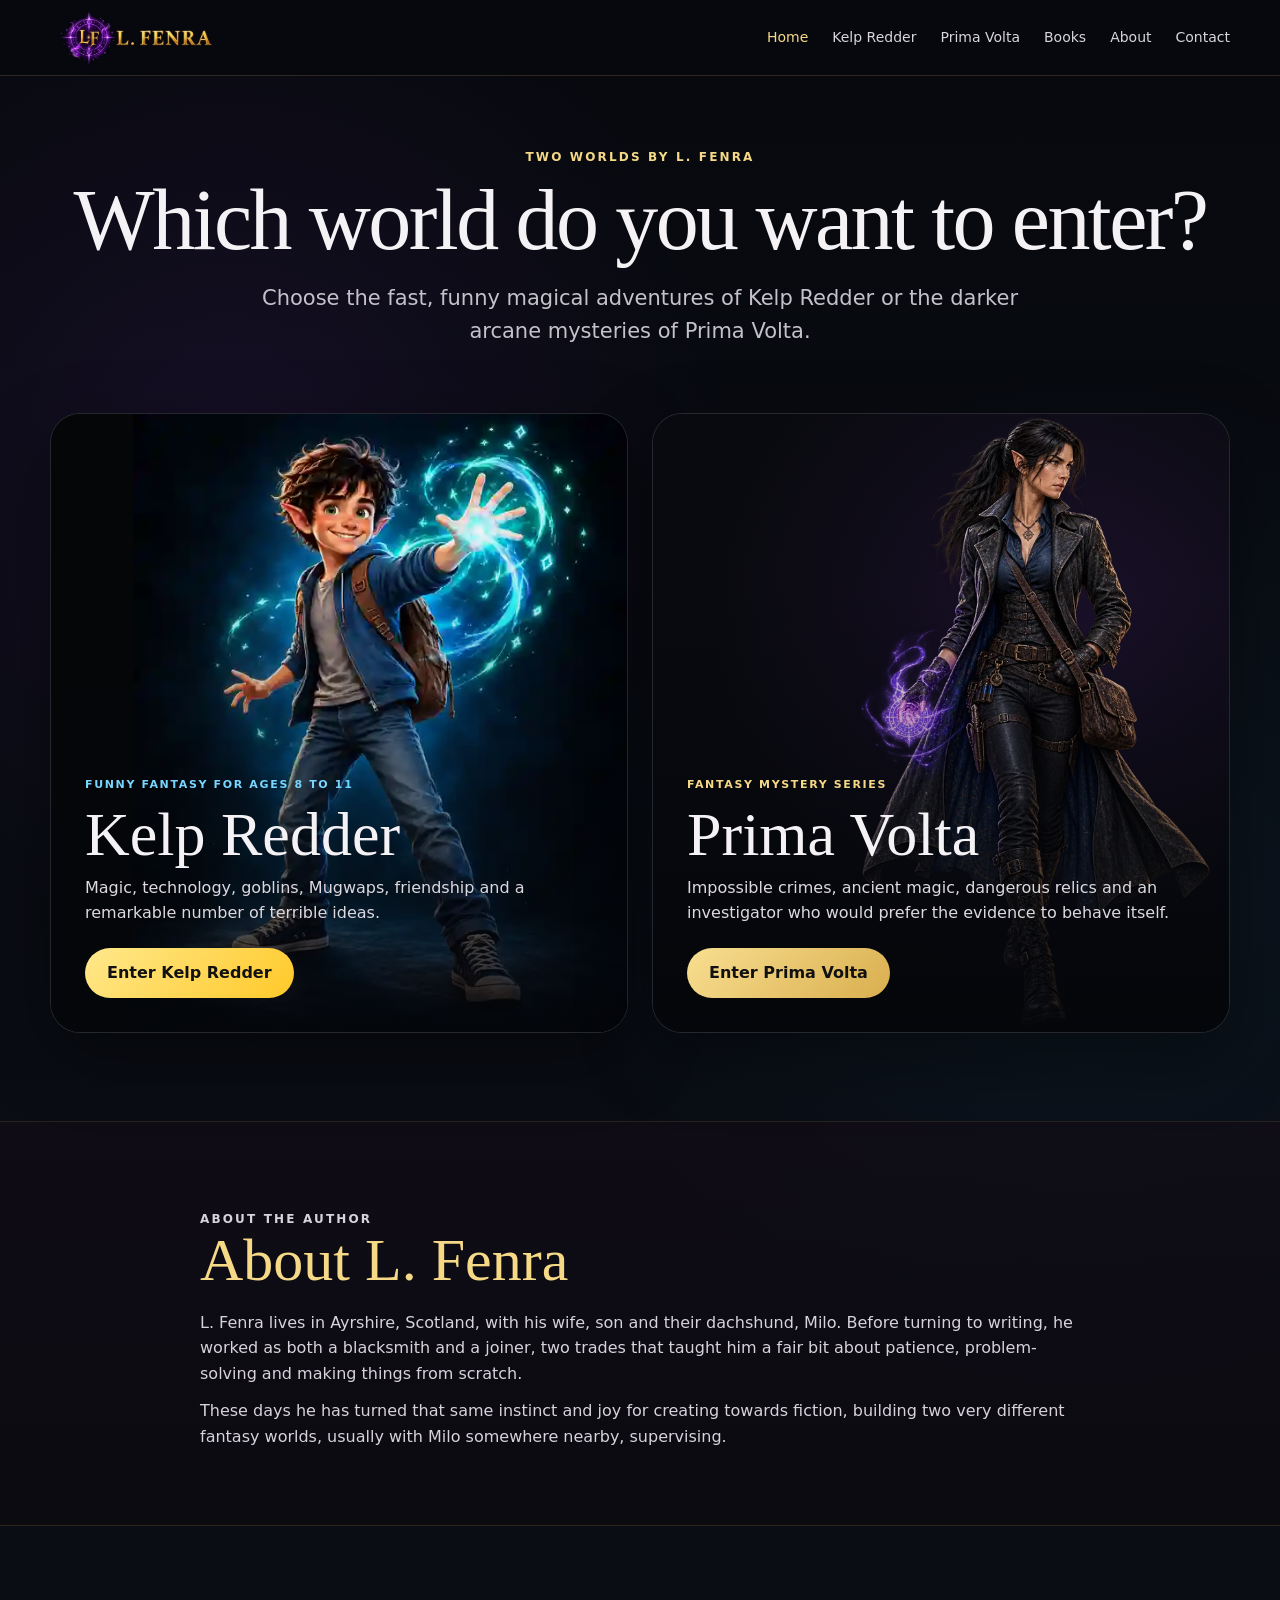
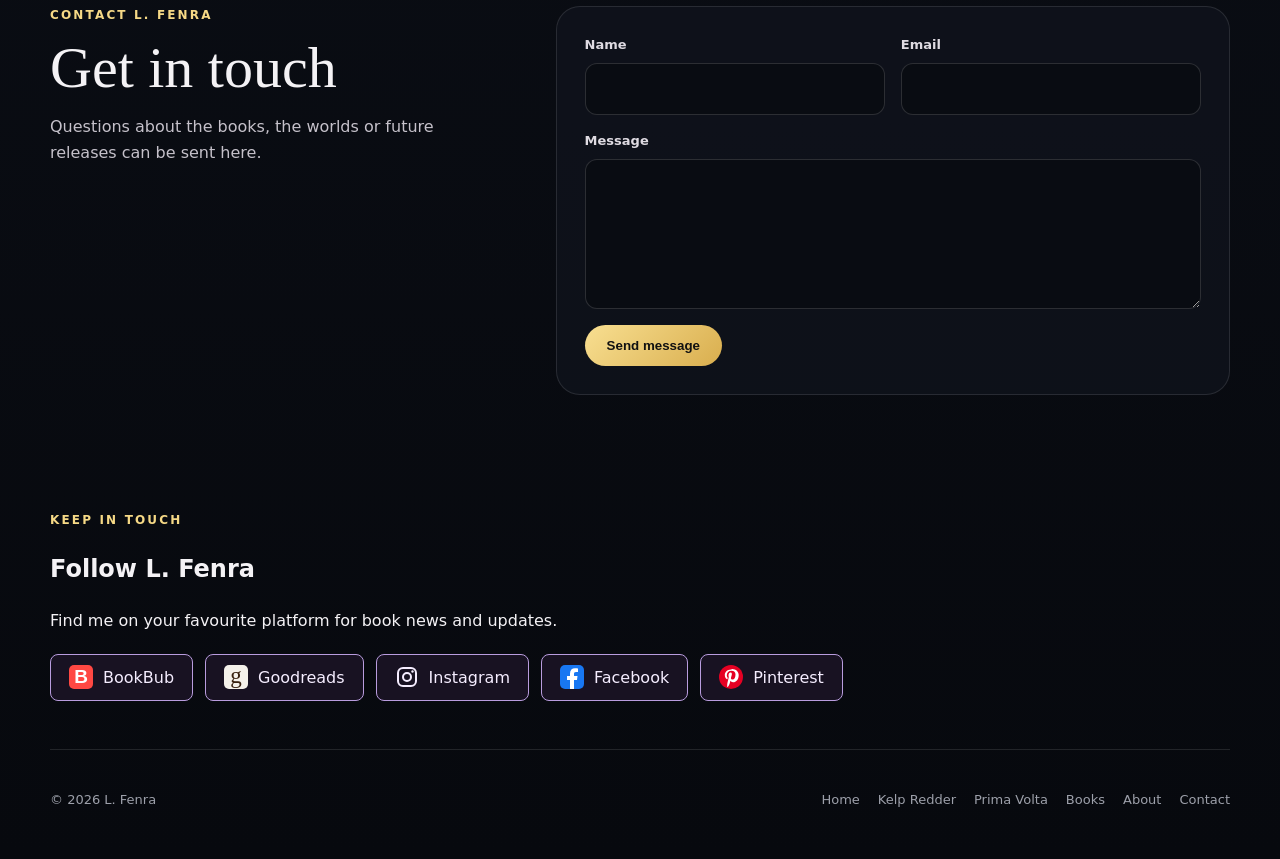
==== index.html @ 412e4952 "Add files via upload" ====
<!doctype html>
<html lang="en-GB">
<head>
<meta charset="utf-8">
<meta name="viewport" content="width=device-width, initial-scale=1">
<title>L. Fenra | Fantasy Author</title>
<meta name="description" content="The official website of L. Fenra, author of the Kelp Redder adventures and the Prima Volta fantasy mystery series.">
<meta name="theme-color" content="#07090e">
<link rel="stylesheet" href="site.css">
<link rel="icon" type="image/png" sizes="32x32" href="favicon.png">
<link rel="icon" type="image/x-icon" href="favicon.ico">
<link rel="shortcut icon" href="favicon.ico">
<link rel="apple-touch-icon" href="apple-touch-icon.png">
<meta name="p:domain_verify" content="3256aa5925d2396a55862b41ae127dfe"/>
<style>
.author-social { padding-top: 36px; padding-bottom: 48px; }
.author-social-links { display: flex; flex-wrap: wrap; gap: 12px; margin-top: 20px; }
.social-icon { flex: 0 0 24px; display: block; }
.author-social-links a { gap: 10px; display: inline-flex; align-items: center; justify-content: center; min-height: 44px; padding: 10px 18px; border: 1px solid #b99cde; border-radius: 8px; background: #181222; color: #f5edff; text-decoration: none; }
.author-social-links a:hover { background: #322241; }
.author-social-links a:focus-visible { outline: 3px solid #e6c676; outline-offset: 4px; }
</style>
</head>
<body class="home-page">
<header class="site-header" data-mobile-menu>
  <a class="brand" href="index.html" aria-label="L. Fenra home"><img class="brand-logo" src="site-logo.webp" alt="L. Fenra"></a>
  <button class="menu-toggle" type="button" aria-label="Open menu" aria-expanded="false"><span></span><span></span><span></span></button>
  <nav class="site-nav" aria-label="Main navigation"><a class="current" href="index.html">Home</a><a href="kelp-redder.html">Kelp Redder</a><a href="prima-volta.html">Prima Volta</a><a href="#series">Books</a><a href="#about">About</a><a href="#contact">Contact</a></nav>
</header>
<main>
  <section class="page-shell home-hero">
    <p class="eyebrow">TWO WORLDS BY L. FENRA</p>
    <h1 class="display-title">Which world do you want to enter?</h1>
    <p class="intro">Choose the fast, funny magical adventures of Kelp Redder or the darker arcane mysteries of Prima Volta.</p>
  </section>

  <section class="page-shell worlds" id="series" aria-label="Choose a series">
    <a class="world-card world-kelp" href="kelp-redder.html">
      <img class="world-art" src="landing-kelp-magic-v4.webp" alt="Kelp Redder casting blue-green magic">
      <div class="world-copy"><span class="world-label">FUNNY FANTASY FOR AGES 8 TO 11</span><h2>Kelp Redder</h2><p>Magic, technology, goblins, Mugwaps, friendship and a remarkable number of terrible ideas.</p><span class="enter">Enter Kelp Redder</span></div>
    </a>

    <a class="world-card world-prima" href="prima-volta.html">
      <picture class="world-picture"><source media="(max-width:720px)" srcset="landing-prima-mobile-final.webp" type="image/webp"><img class="world-art" src="landing-prima.webp" alt="Prima Volta surrounded by purple and gold magic"></picture>
      <div class="world-copy"><span class="world-label">FANTASY MYSTERY SERIES</span><h2>Prima Volta</h2><p>Impossible crimes, ancient magic, dangerous relics and an investigator who would prefer the evidence to behave itself.</p><span class="enter">Enter Prima Volta</span></div>
    </a>
  </section>

  <section class="author-home" id="about">
    <div class="page-shell author-inner">
      <p class="eyebrow">ABOUT THE AUTHOR</p>
      <h2>About L. Fenra</h2>
      <p>L. Fenra lives in Ayrshire, Scotland, with his wife, son and their dachshund, Milo. Before turning to writing, he worked as both a blacksmith and a joiner, two trades that taught him a fair bit about patience, problem-solving and making things from scratch.</p>
      <p>These days he has turned that same instinct and joy for creating towards fiction, building two very different fantasy worlds, usually with Milo somewhere nearby, supervising.</p>
    </div>
  </section>

  <section class="page-shell contact" id="contact">
    <div class="contact-inner">
      <div class="contact-copy"><p class="eyebrow">CONTACT L. FENRA</p><h2>Get in touch</h2><p>Questions about the books, the worlds or future releases can be sent here.</p></div>
      <form class="contact-form" action="https://formspree.io/f/mvkogrjk" method="POST">
        <div class="contact-row"><div class="field"><label for="name">Name</label><input id="name" name="name" autocomplete="name" required></div><div class="field"><label for="email">Email</label><input id="email" type="email" name="email" autocomplete="email" required></div></div>
        <div class="field"><label for="message">Message</label><textarea id="message" name="message" required></textarea></div>
        <button type="submit">Send message</button>
      </form>
    </div>
  </section>
  <section class="page-shell author-social" aria-labelledby="follow-heading">
    <p class="eyebrow">KEEP IN TOUCH</p>
    <h2 id="follow-heading">Follow L. Fenra</h2>
    <p>Find me on your favourite platform for book news and updates.</p>
    <nav class="author-social-links" aria-label="Author profiles">
      <a href="https://www.bookbub.com/profile/l-fenra"><svg class="social-icon" viewBox="0 0 24 24" width="24" height="24" aria-hidden="true" focusable="false"><rect width="24" height="24" rx="5" fill="#ff4843"/><text x="12" y="18" text-anchor="middle" font-family="Arial,sans-serif" font-weight="bold" font-size="19" fill="white">B</text></svg><span>BookBub</span></a>
      <a href="https://www.goodreads.com/author/show/71916438.L_Fenra"><svg class="social-icon" viewBox="0 0 24 24" width="24" height="24" aria-hidden="true" focusable="false"><rect width="24" height="24" rx="5" fill="#f4f1ea"/><text x="12" y="18" text-anchor="middle" font-family="Georgia,serif" font-size="23" fill="#382110">g</text></svg><span>Goodreads</span></a>
      <a href="https://www.instagram.com/lordfenra/"><svg class="social-icon" viewBox="0 0 24 24" width="24" height="24" aria-hidden="true" focusable="false"><g fill="none" stroke="currentColor" stroke-width="2"><rect x="3" y="3" width="18" height="18" rx="5"/><circle cx="12" cy="12" r="4"/></g><circle cx="17.5" cy="6.5" r="1.2" fill="currentColor"/></svg><span>Instagram</span></a>
      <a href="https://www.facebook.com/profile.php?id=61593368082248"><svg class="social-icon" viewBox="0 0 24 24" width="24" height="24" aria-hidden="true" focusable="false"><rect width="24" height="24" rx="5" fill="#1877f2"/><path fill="white" d="M14 24v-9h3l.5-4H14V9c0-1.2.4-2 2-2h2V3.4c-.7-.1-1.9-.2-3-.2-3 0-5 1.8-5 5.2V11H7v4h3v9z"/></svg><span>Facebook</span></a>
      <a href="https://uk.pinterest.com/LFenraauthor/"><svg class="social-icon" viewBox="0 0 24 24" width="24" height="24" aria-hidden="true" focusable="false"><circle cx="12" cy="12" r="12" fill="#e60023"/><path fill="white" d="M12.1 4.6c-4.2 0-6.3 3-6.3 5.5 0 1.9.7 3.5 2.2 4.1.2.1.4 0 .5-.3l.2-.9c.1-.3 0-.4-.2-.6-.4-.5-.7-1.2-.7-2.1 0-2.7 2-4.6 4.7-4.6 2.6 0 4 1.6 4 3.7 0 2.8-1.2 5.2-3 5.2-1 0-1.8-.8-1.5-1.8.3-1.3.9-2.8.9-3.8 0-.8-.5-1.5-1.4-1.5-1.1 0-2 1.2-2 2.8 0 1 .3 1.7.3 1.7l-1.4 5.9c-.4 1.8-.1 4-.1 4 .1.2.3.2.4.1 0 0 1.5-1.8 2-3.5l.7-2.7c.4.8 1.5 1.4 2.6 1.4 3.4 0 5.7-3.1 5.7-7.3 0-3.1-2.7-6-6.6-6z"/></svg><span>Pinterest</span></a>
    </nav>
  </section>
</main>
<footer style="flex-wrap:wrap"><span>© 2026 L. Fenra</span><div class="footer-links"><a href="index.html">Home</a><a href="kelp-redder.html">Kelp Redder</a><a href="prima-volta.html">Prima Volta</a><a href="#series">Books</a><a href="#about">About</a><a href="#contact">Contact</a></div></footer>
<script>
(function(){const header=document.querySelector('[data-mobile-menu]');if(!header)return;const button=header.querySelector('.menu-toggle');const nav=header.querySelector('.site-nav');button.addEventListener('click',()=>{const open=header.classList.toggle('menu-open');button.setAttribute('aria-expanded',open?'true':'false')});nav.querySelectorAll('a').forEach(a=>a.addEventListener('click',()=>{header.classList.remove('menu-open');button.setAttribute('aria-expanded','false')}));document.addEventListener('click',e=>{if(!header.contains(e.target)){header.classList.remove('menu-open');button.setAttribute('aria-expanded','false')}})})();
</script>
</body>
</html>
---- site.css ----
@import url("site-base.css");
@import url("kelp-character-fix.css");

@media (min-width:721px){
  .kelp-page .kelp-hero{
    aspect-ratio:1400/472;
    min-height:0 !important;
    background:#07131f url("kelp-banner-updated.png") center/100% 100% no-repeat !important;
  }
  .kelp-page .kelp-hero picture{
    visibility:hidden !important;
  }
}
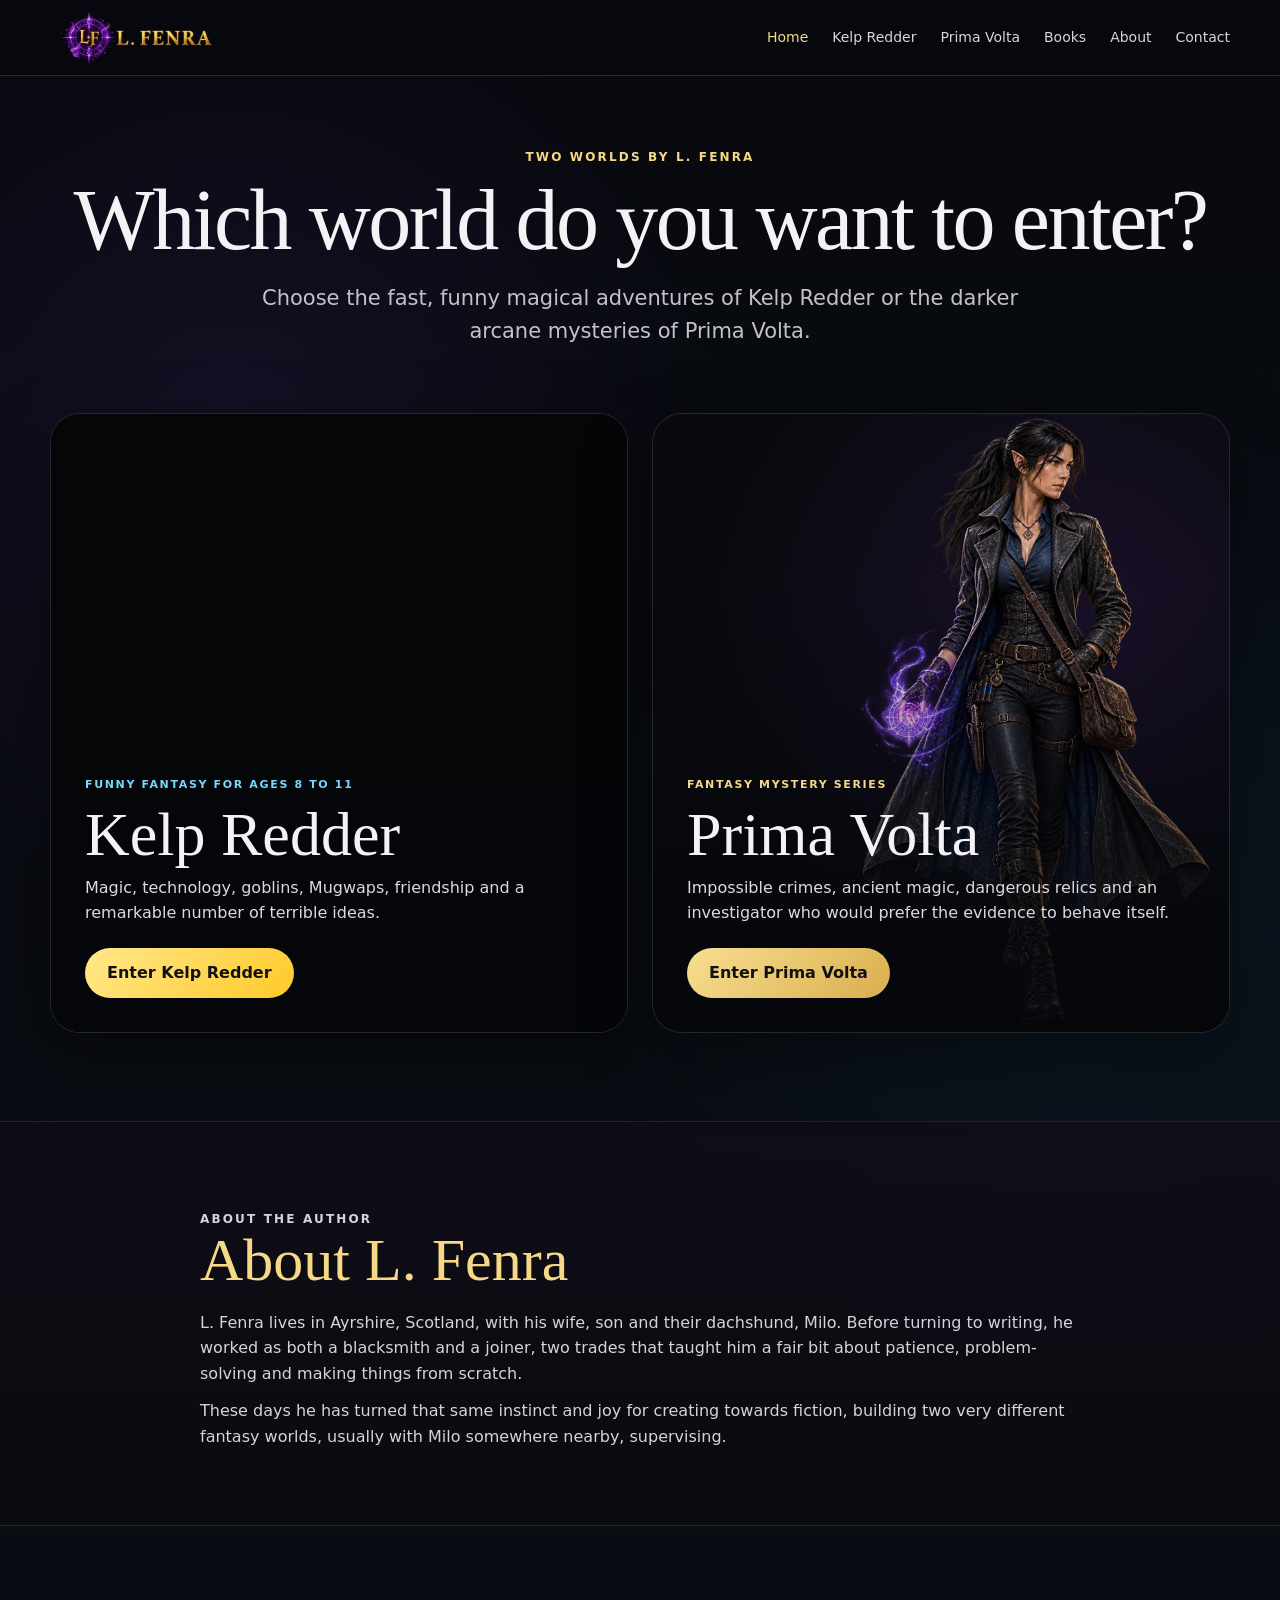
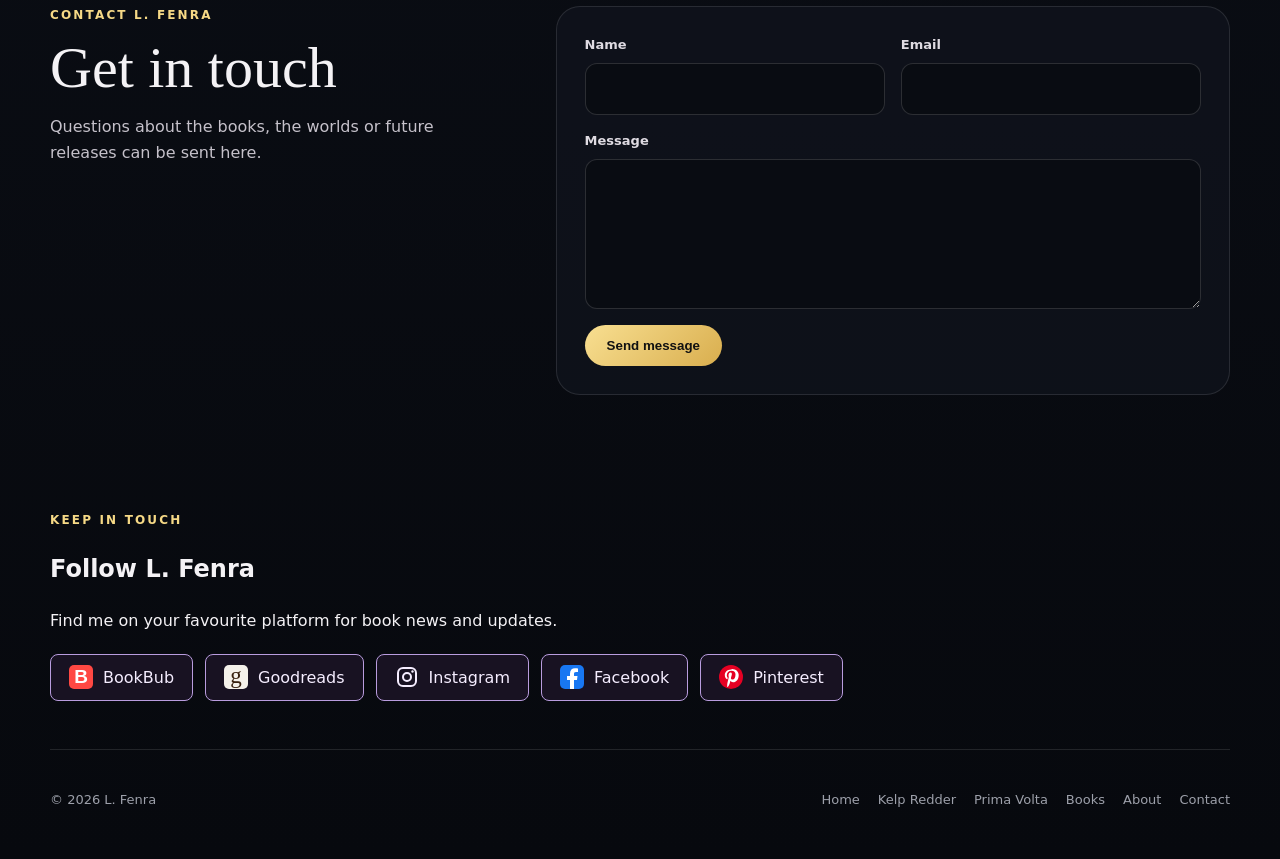
==== commit 82fdb0b2: "Add Kelp landing intro video transition" ====
--- a/index.html
+++ b/index.html
@@ -19,6 +19,10 @@
 .author-social-links a { gap: 10px; display: inline-flex; align-items: center; justify-content: center; min-height: 44px; padding: 10px 18px; border: 1px solid #b99cde; border-radius: 8px; background: #181222; color: #f5edff; text-decoration: none; }
 .author-social-links a:hover { background: #322241; }
 .author-social-links a:focus-visible { outline: 3px solid #e6c676; outline-offset: 4px; }
+.kelp-intro-video { position:absolute; inset:0; z-index:1; width:100%; height:100%; object-fit:contain; object-position:center; background:#050608; }
+.kelp-intro-video.kelp-intro-finished { display:none; }
+.world-kelp .world-copy { z-index:3; }
+.world-kelp::after { z-index:2; }
 </style>
 </head>
 <body class="home-page">
@@ -37,6 +41,9 @@
   <section class="page-shell worlds" id="series" aria-label="Choose a series">
     <a class="world-card world-kelp" href="kelp-redder.html">
       <img class="world-art" src="landing-kelp-magic-v4.webp" alt="Kelp Redder casting blue-green magic">
+      <video class="kelp-intro-video" data-kelp-intro autoplay muted playsinline preload="auto" aria-hidden="true">
+        <source src="landing-kelp-intro.mp4" type="video/mp4">
+      </video>
       <div class="world-copy"><span class="world-label">FUNNY FANTASY FOR AGES 8 TO 11</span><h2>Kelp Redder</h2><p>Magic, technology, goblins, Mugwaps, friendship and a remarkable number of terrible ideas.</p><span class="enter">Enter Kelp Redder</span></div>
     </a>
 
@@ -81,6 +88,7 @@
 <footer style="flex-wrap:wrap"><span>© 2026 L. Fenra</span><div class="footer-links"><a href="index.html">Home</a><a href="kelp-redder.html">Kelp Redder</a><a href="prima-volta.html">Prima Volta</a><a href="#series">Books</a><a href="#about">About</a><a href="#contact">Contact</a></div></footer>
 <script>
 (function(){const header=document.querySelector('[data-mobile-menu]');if(!header)return;const button=header.querySelector('.menu-toggle');const nav=header.querySelector('.site-nav');button.addEventListener('click',()=>{const open=header.classList.toggle('menu-open');button.setAttribute('aria-expanded',open?'true':'false')});nav.querySelectorAll('a').forEach(a=>a.addEventListener('click',()=>{header.classList.remove('menu-open');button.setAttribute('aria-expanded','false')}));document.addEventListener('click',e=>{if(!header.contains(e.target)){header.classList.remove('menu-open');button.setAttribute('aria-expanded','false')}})})();
+(function(){const video=document.querySelector('[data-kelp-intro]');if(!video)return;const finish=()=>video.classList.add('kelp-intro-finished');video.addEventListener('ended',finish,{once:true});video.addEventListener('error',finish,{once:true});const play=video.play();if(play&&typeof play.catch==='function')play.catch(finish)})();
 </script>
 </body>
 </html>
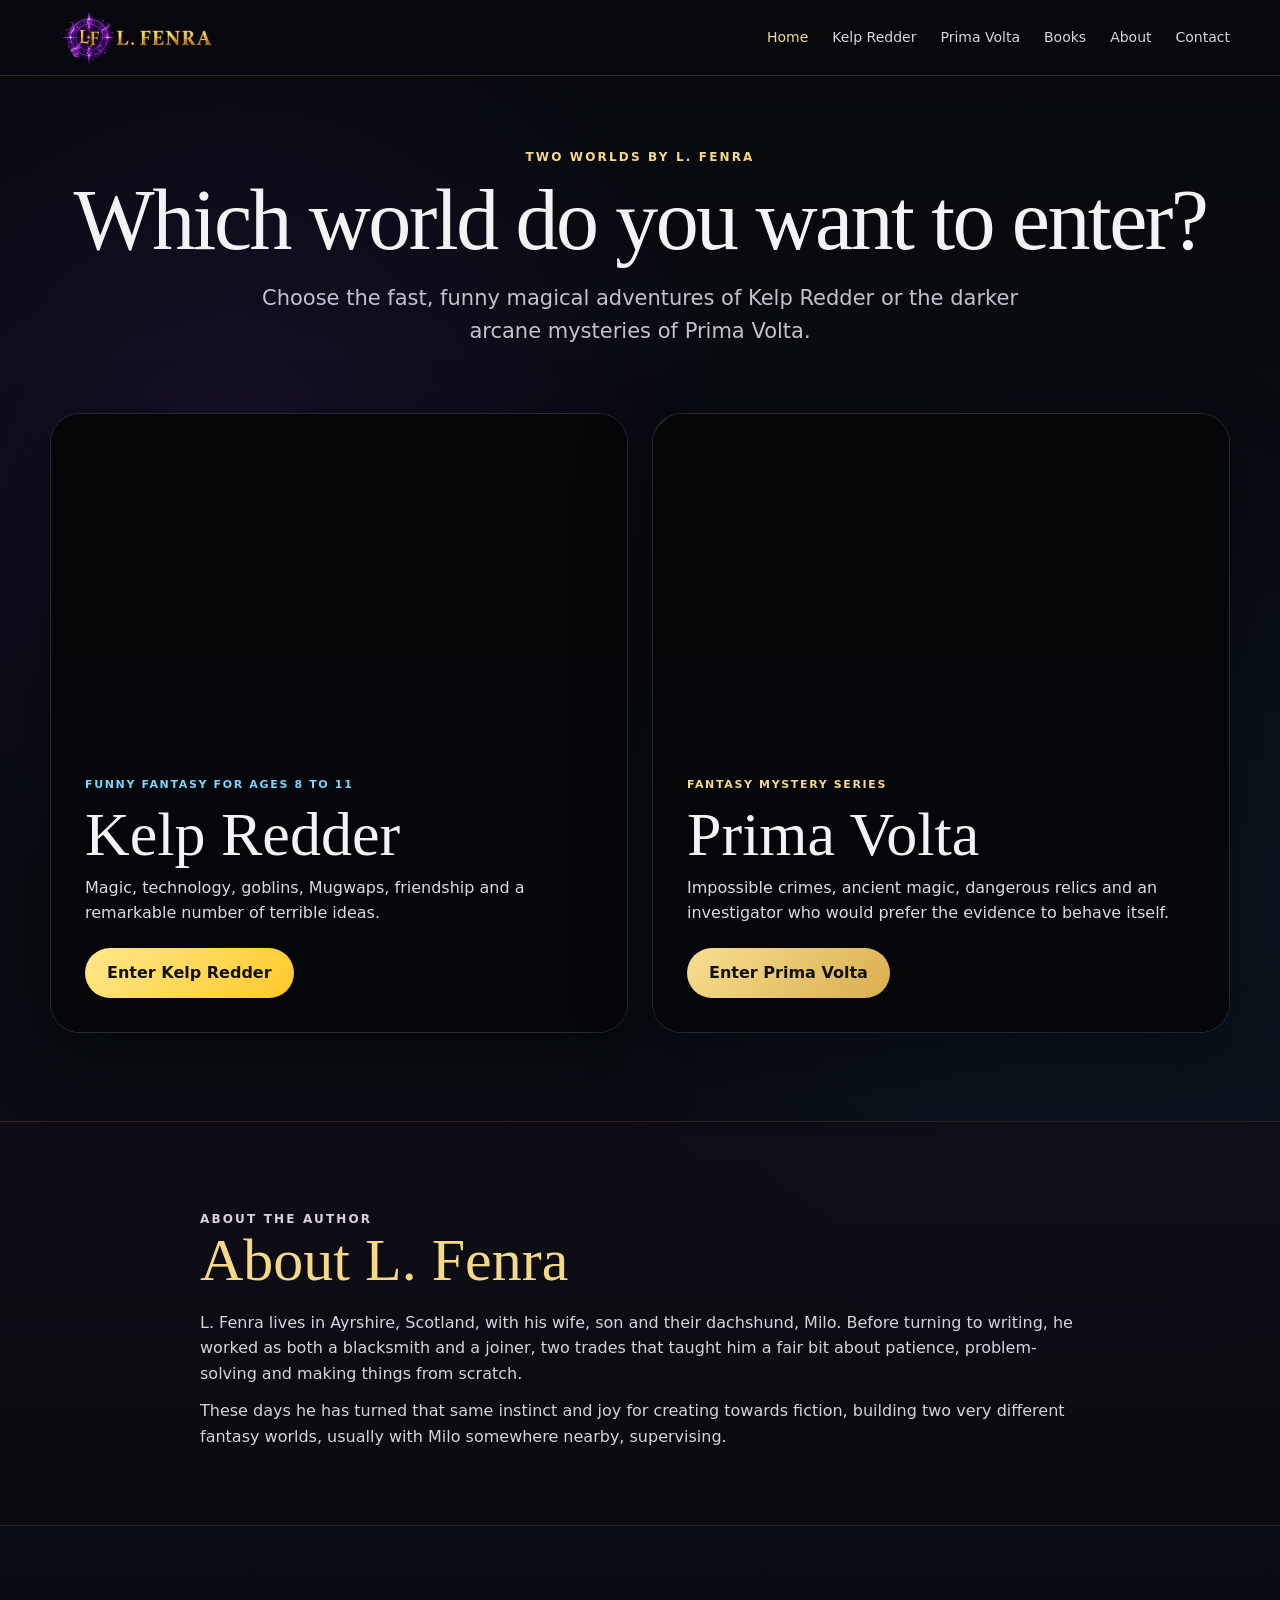
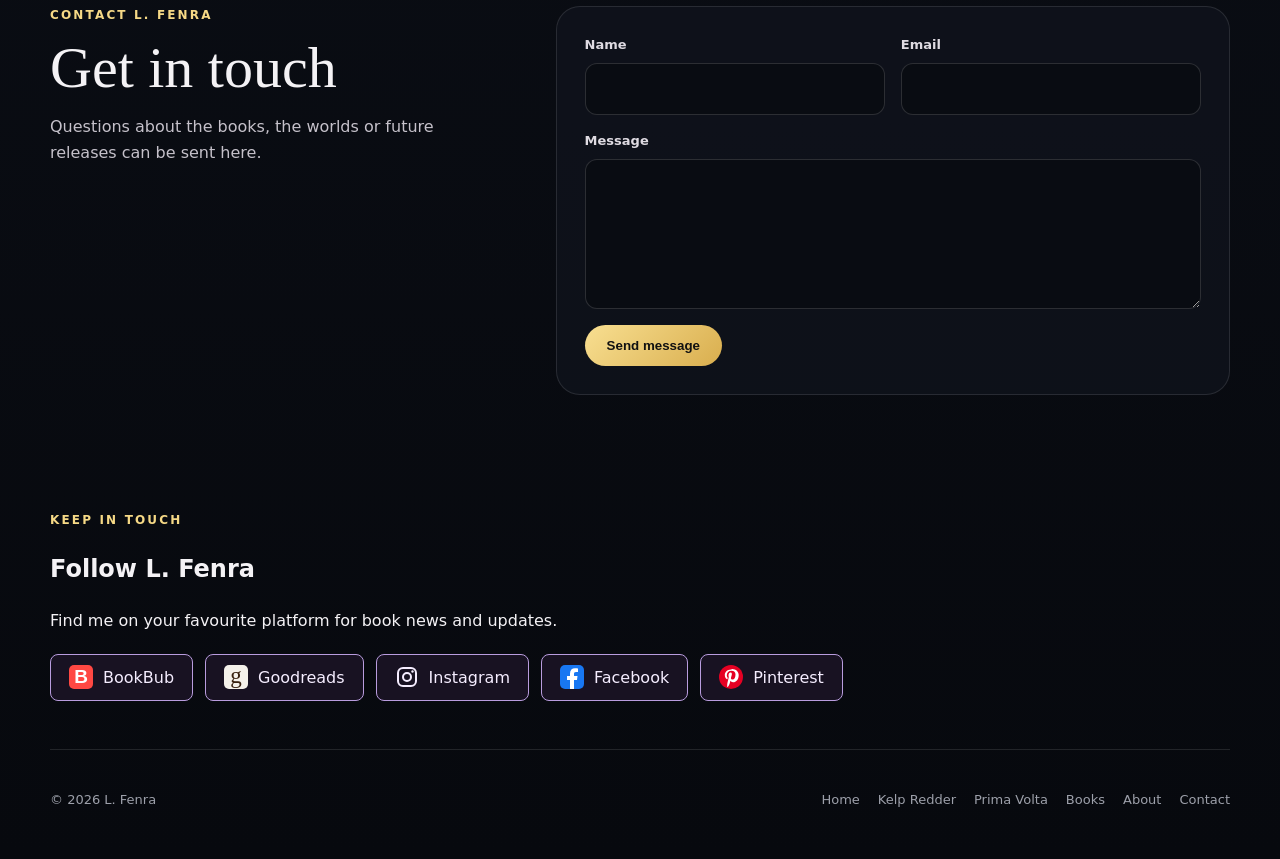
==== commit 39861bc7: "Add Prima landing intro video and final-frame image" ====
--- a/index.html
+++ b/index.html
@@ -19,10 +19,10 @@
 .author-social-links a { gap: 10px; display: inline-flex; align-items: center; justify-content: center; min-height: 44px; padding: 10px 18px; border: 1px solid #b99cde; border-radius: 8px; background: #181222; color: #f5edff; text-decoration: none; }
 .author-social-links a:hover { background: #322241; }
 .author-social-links a:focus-visible { outline: 3px solid #e6c676; outline-offset: 4px; }
-.kelp-intro-video { position:absolute; inset:0; z-index:1; width:100%; height:100%; object-fit:contain; object-position:center; background:#050608; }
-.kelp-intro-video.kelp-intro-finished { display:none; }
-.world-kelp .world-copy { z-index:3; }
-.world-kelp::after { z-index:2; }
+.kelp-intro-video,.prima-intro-video { position:absolute; inset:0; z-index:1; width:100%; height:100%; object-fit:contain; object-position:center; background:#050608; }
+.kelp-intro-video.kelp-intro-finished,.prima-intro-video.prima-intro-finished { display:none; }
+.world-kelp .world-copy,.world-prima .world-copy { z-index:3; }
+.world-kelp::after,.world-prima::after { z-index:2; }
 </style>
 </head>
 <body class="home-page">
@@ -48,7 +48,10 @@
     </a>
 
     <a class="world-card world-prima" href="prima-volta.html">
-      <picture class="world-picture"><source media="(max-width:720px)" srcset="landing-prima-mobile-final.webp" type="image/webp"><img class="world-art" src="landing-prima.webp" alt="Prima Volta surrounded by purple and gold magic"></picture>
+      <img class="world-art" src="landing-prima-video-final.webp" alt="Prima Volta surrounded by purple magic">
+      <video class="prima-intro-video" data-prima-intro autoplay muted playsinline preload="auto" aria-hidden="true">
+        <source src="landing-prima-intro.mp4" type="video/mp4">
+      </video>
       <div class="world-copy"><span class="world-label">FANTASY MYSTERY SERIES</span><h2>Prima Volta</h2><p>Impossible crimes, ancient magic, dangerous relics and an investigator who would prefer the evidence to behave itself.</p><span class="enter">Enter Prima Volta</span></div>
     </a>
   </section>
@@ -89,6 +92,7 @@
 <script>
 (function(){const header=document.querySelector('[data-mobile-menu]');if(!header)return;const button=header.querySelector('.menu-toggle');const nav=header.querySelector('.site-nav');button.addEventListener('click',()=>{const open=header.classList.toggle('menu-open');button.setAttribute('aria-expanded',open?'true':'false')});nav.querySelectorAll('a').forEach(a=>a.addEventListener('click',()=>{header.classList.remove('menu-open');button.setAttribute('aria-expanded','false')}));document.addEventListener('click',e=>{if(!header.contains(e.target)){header.classList.remove('menu-open');button.setAttribute('aria-expanded','false')}})})();
 (function(){const video=document.querySelector('[data-kelp-intro]');if(!video)return;const finish=()=>video.classList.add('kelp-intro-finished');video.addEventListener('ended',finish,{once:true});video.addEventListener('error',finish,{once:true});const play=video.play();if(play&&typeof play.catch==='function')play.catch(finish)})();
+(function(){const video=document.querySelector('[data-prima-intro]');if(!video)return;const finish=()=>video.classList.add('prima-intro-finished');video.addEventListener('ended',finish,{once:true});video.addEventListener('error',finish,{once:true});const play=video.play();if(play&&typeof play.catch==='function')play.catch(finish)})();
 </script>
 </body>
 </html>
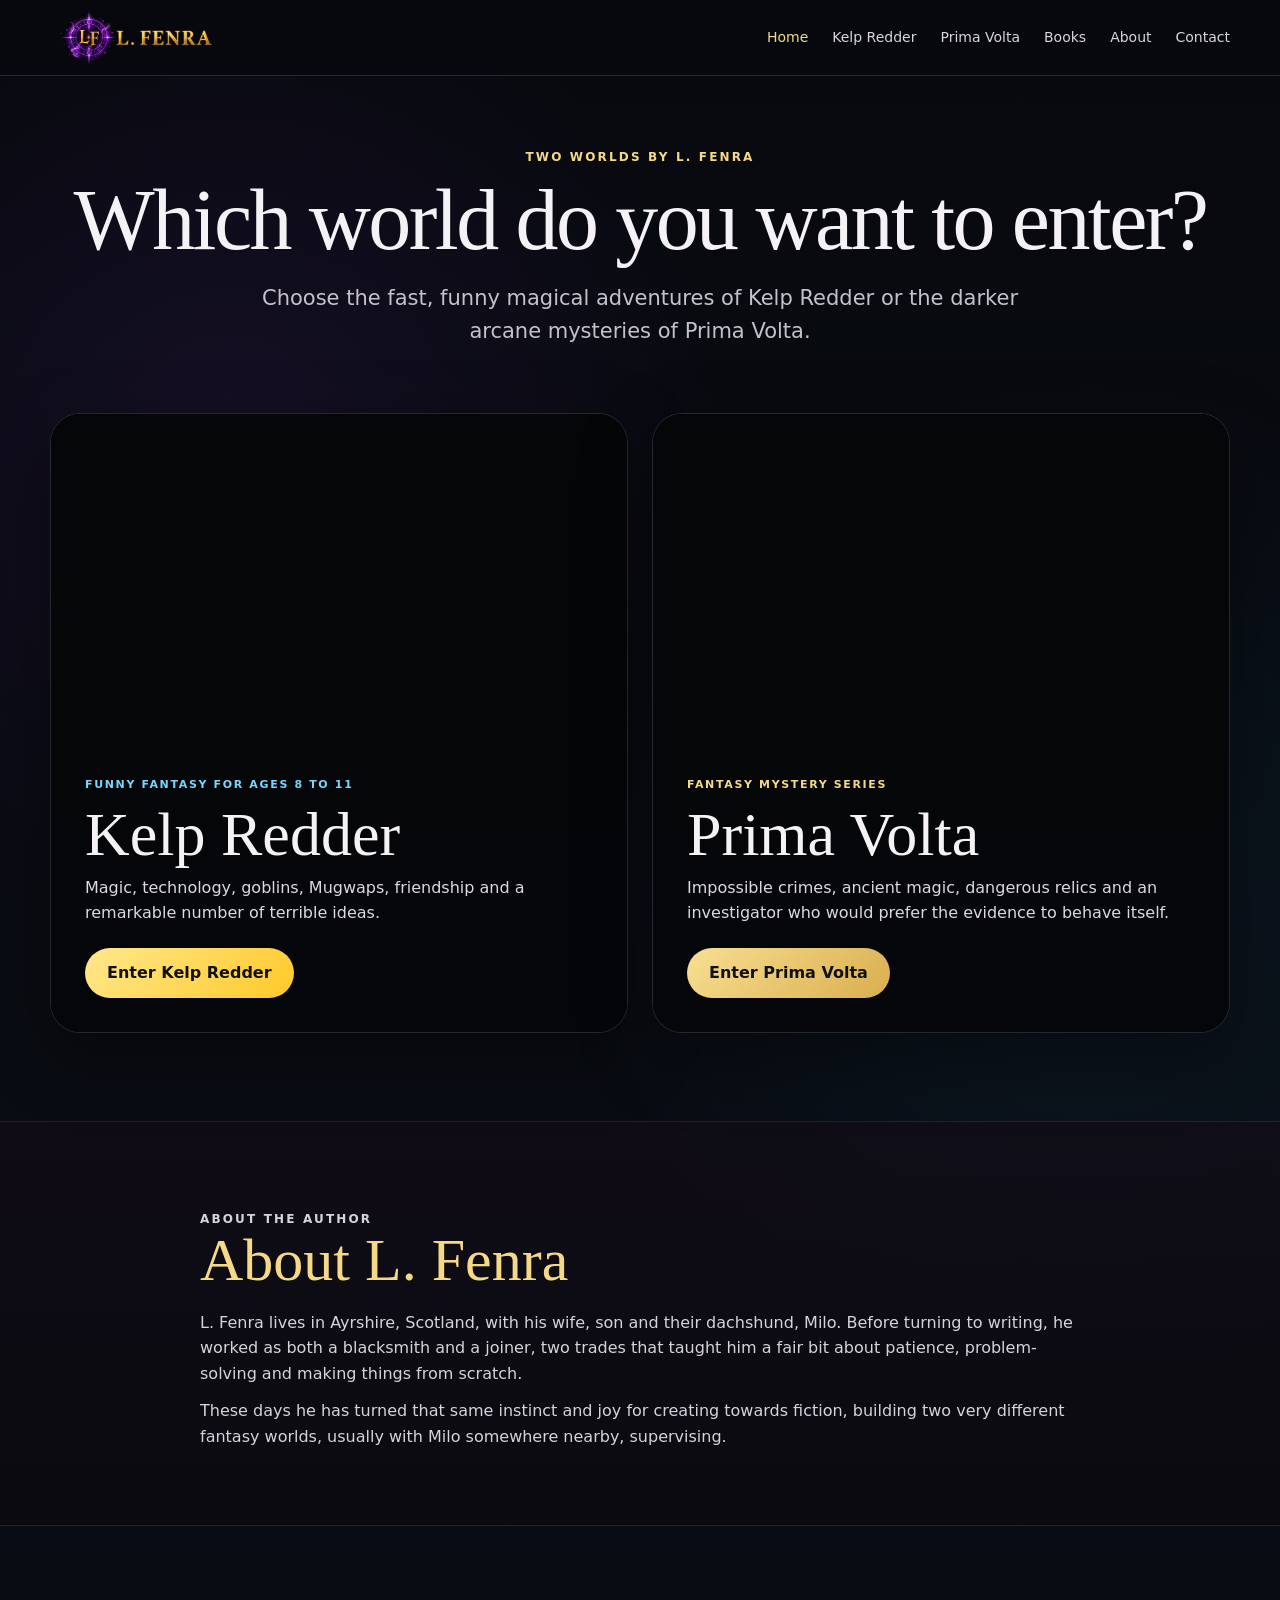
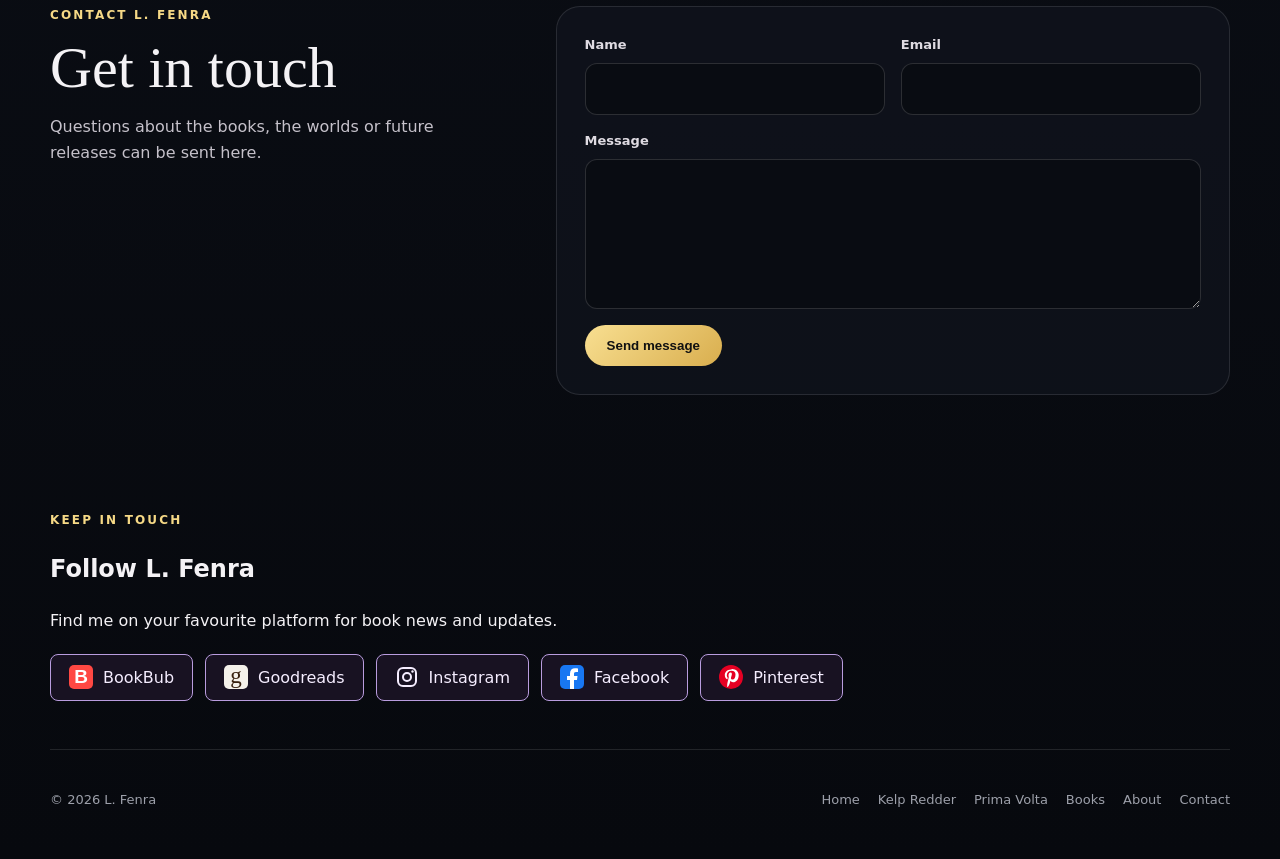
==== commit 2d50f0ed: "Make landing videos and images fill matching panels" ====
--- a/index.html
+++ b/index.html
@@ -19,7 +19,8 @@
 .author-social-links a { gap: 10px; display: inline-flex; align-items: center; justify-content: center; min-height: 44px; padding: 10px 18px; border: 1px solid #b99cde; border-radius: 8px; background: #181222; color: #f5edff; text-decoration: none; }
 .author-social-links a:hover { background: #322241; }
 .author-social-links a:focus-visible { outline: 3px solid #e6c676; outline-offset: 4px; }
-.kelp-intro-video,.prima-intro-video { position:absolute; inset:0; z-index:1; width:100%; height:100%; object-fit:contain; object-position:center; background:#050608; }
+.kelp-intro-video,.prima-intro-video { position:absolute; inset:0; z-index:1; width:100%; height:100%; object-fit:cover; object-position:center center; background:#050608; }
+.world-kelp .world-art,.world-prima .world-art { position:absolute; inset:0; width:100%; height:100%; object-fit:cover !important; object-position:center center !important; }
 .kelp-intro-video.kelp-intro-finished,.prima-intro-video.prima-intro-finished { display:none; }
 .world-kelp .world-copy,.world-prima .world-copy { z-index:3; }
 .world-kelp::after,.world-prima::after { z-index:2; }
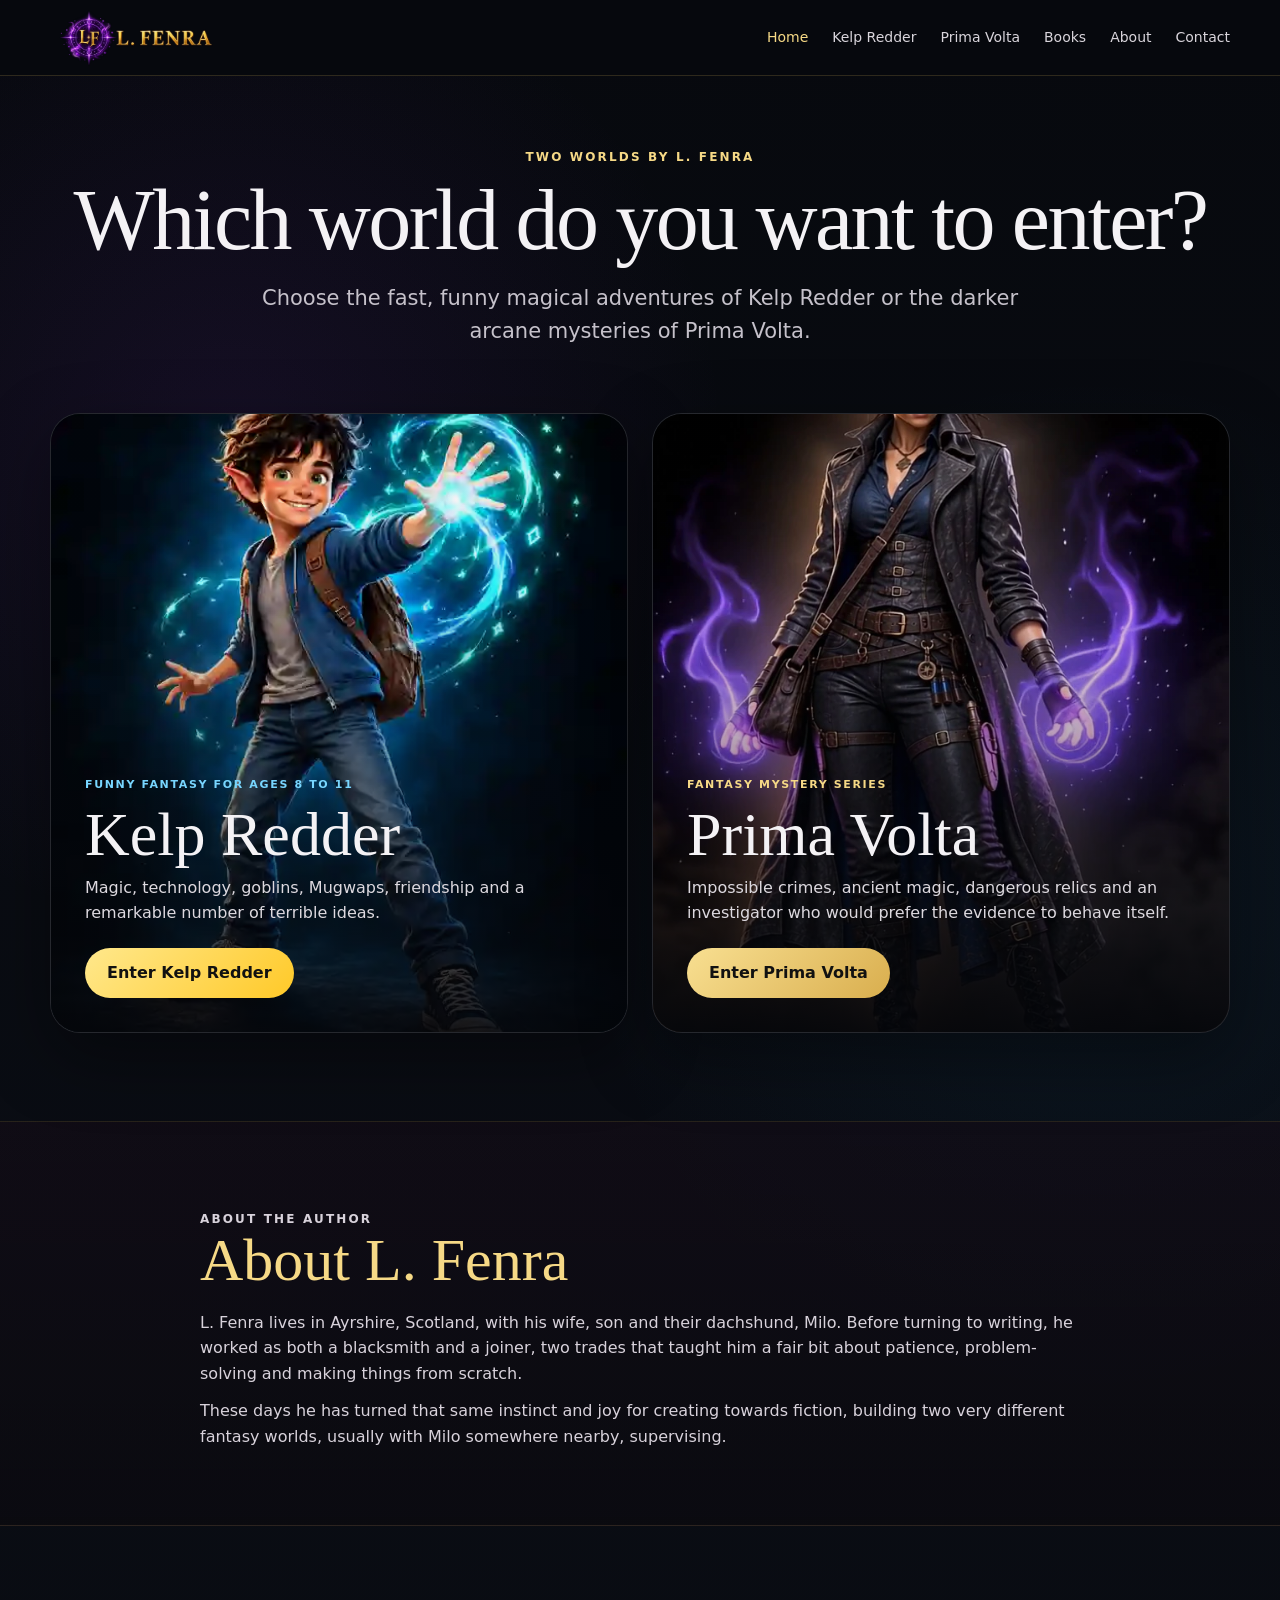
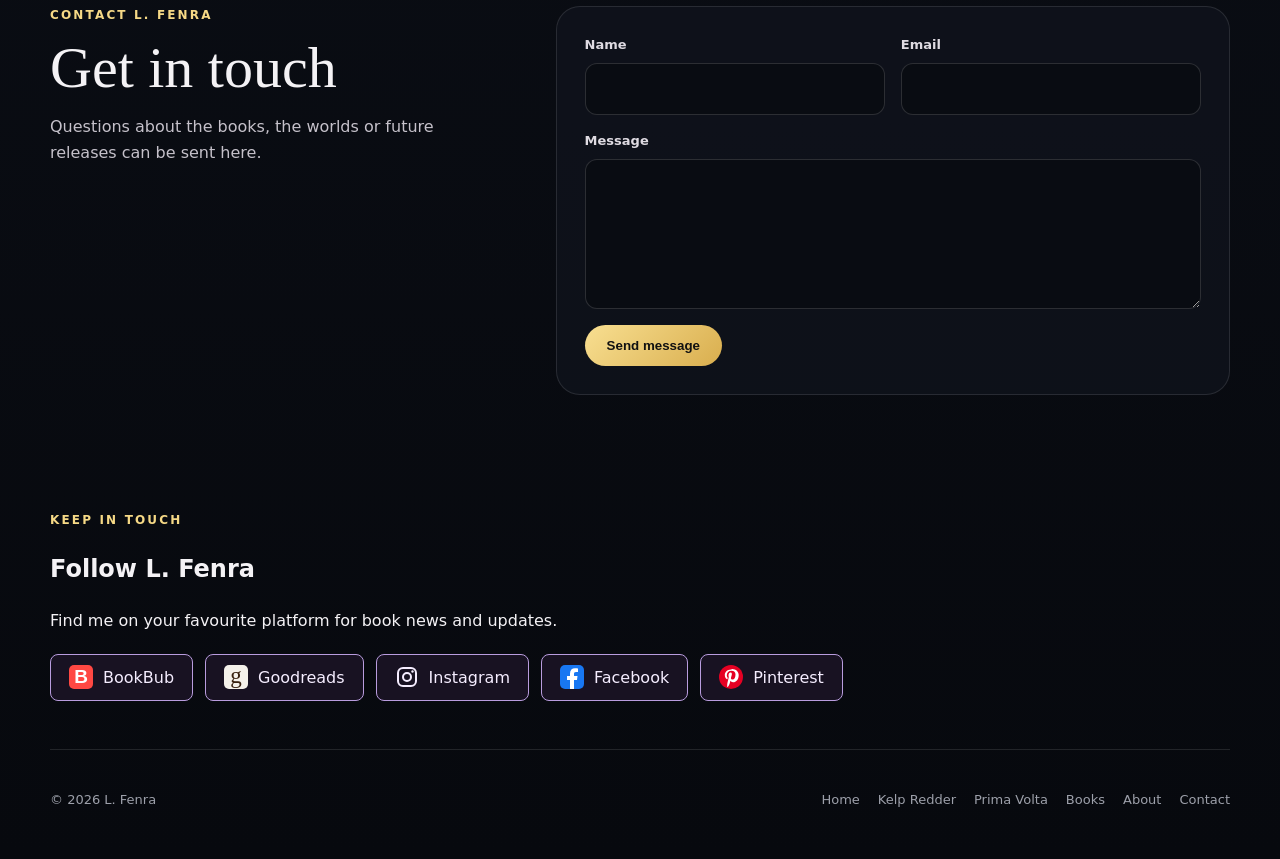
==== commit 8a525a21: "Show full landing videos without cropping" ====
--- a/index.html
+++ b/index.html
@@ -19,7 +19,7 @@
 .author-social-links a { gap: 10px; display: inline-flex; align-items: center; justify-content: center; min-height: 44px; padding: 10px 18px; border: 1px solid #b99cde; border-radius: 8px; background: #181222; color: #f5edff; text-decoration: none; }
 .author-social-links a:hover { background: #322241; }
 .author-social-links a:focus-visible { outline: 3px solid #e6c676; outline-offset: 4px; }
-.kelp-intro-video,.prima-intro-video { position:absolute; inset:0; z-index:1; width:100%; height:100%; object-fit:cover; object-position:center center; background:#050608; }
+.kelp-intro-video,.prima-intro-video { position:absolute; inset:0; z-index:1; width:100%; height:100%; object-fit:contain; object-position:center center; background:transparent; }
 .world-kelp .world-art,.world-prima .world-art { position:absolute; inset:0; width:100%; height:100%; object-fit:cover !important; object-position:center center !important; }
 .kelp-intro-video.kelp-intro-finished,.prima-intro-video.prima-intro-finished { display:none; }
 .world-kelp .world-copy,.world-prima .world-copy { z-index:3; }
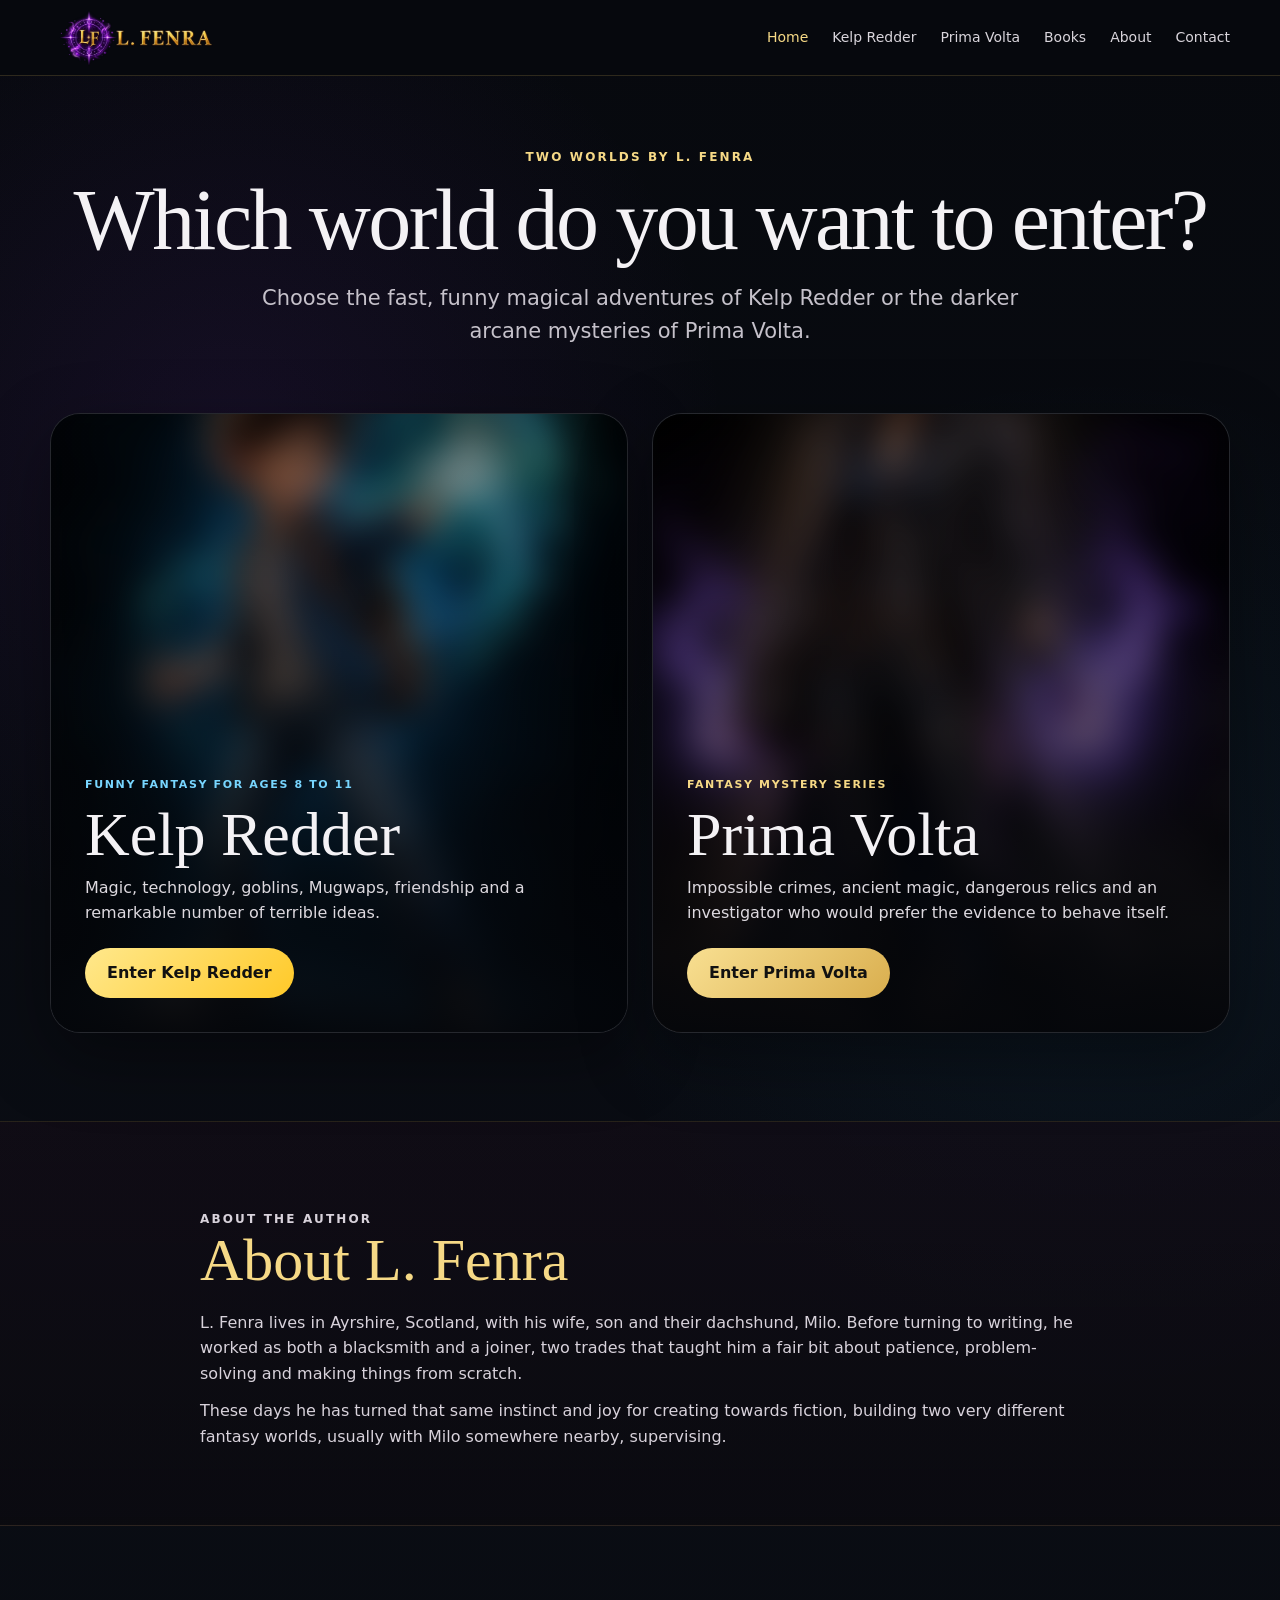
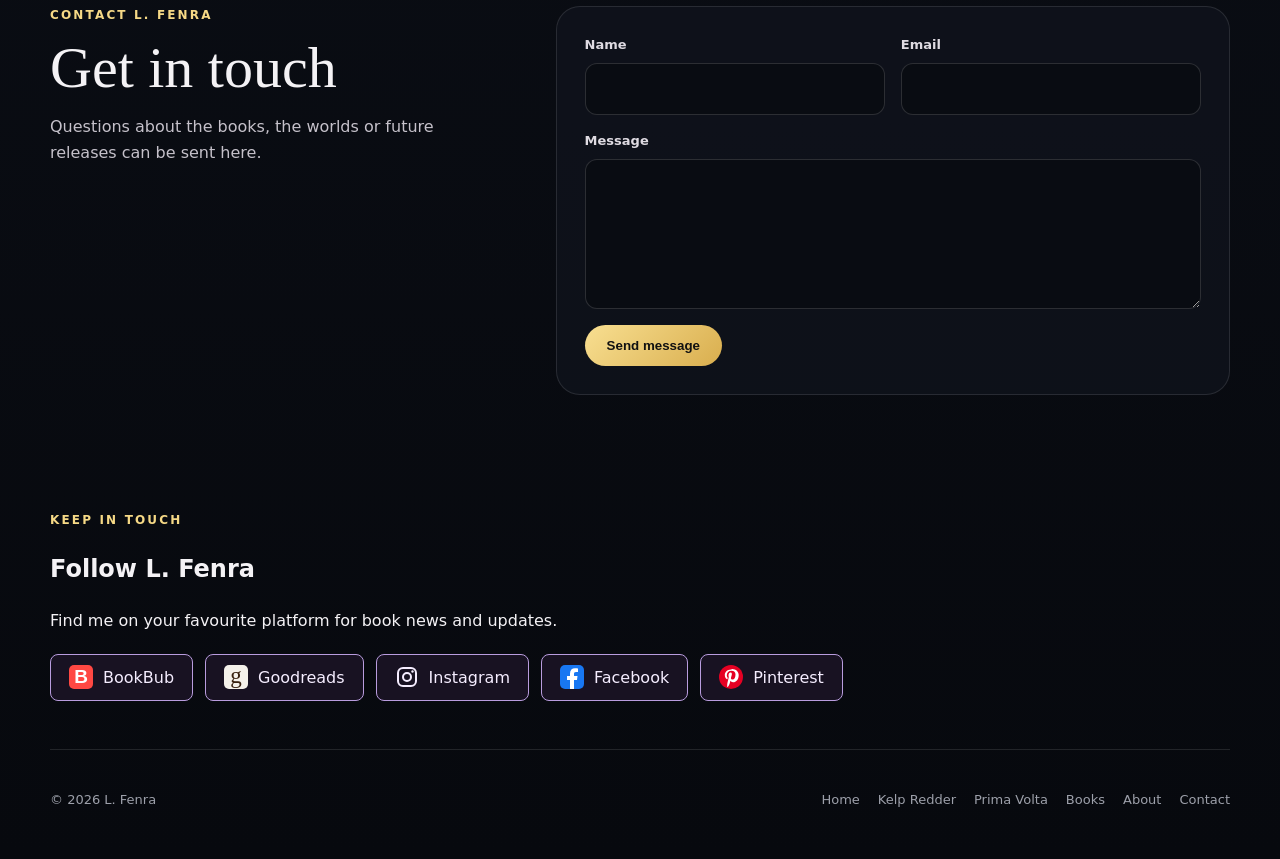
==== commit 67eaf8a7: "Improve landing page video framing with blurred background fill" ====
--- a/index.html
+++ b/index.html
@@ -19,8 +19,32 @@
 .author-social-links a { gap: 10px; display: inline-flex; align-items: center; justify-content: center; min-height: 44px; padding: 10px 18px; border: 1px solid #b99cde; border-radius: 8px; background: #181222; color: #f5edff; text-decoration: none; }
 .author-social-links a:hover { background: #322241; }
 .author-social-links a:focus-visible { outline: 3px solid #e6c676; outline-offset: 4px; }
-.kelp-intro-video,.prima-intro-video { position:absolute; inset:0; z-index:1; width:100%; height:100%; object-fit:contain; object-position:center center; background:transparent; }
-.world-kelp .world-art,.world-prima .world-art { position:absolute; inset:0; width:100%; height:100%; object-fit:cover !important; object-position:center center !important; }
+
+/* Keep the complete video visible. While it plays, the still image behind it is
+   enlarged, softened and darkened to fill the wider card without black bars. */
+.kelp-intro-video,.prima-intro-video {
+  position:absolute;
+  inset:0;
+  z-index:1;
+  width:100%;
+  height:100%;
+  object-fit:contain;
+  object-position:center center;
+  background:transparent;
+}
+.world-kelp .world-art,.world-prima .world-art {
+  position:absolute;
+  inset:0;
+  width:100%;
+  height:100%;
+  object-fit:cover !important;
+  object-position:center center !important;
+  transition:filter .35s ease,transform .35s ease;
+}
+.world-card.video-playing .world-art {
+  transform:scale(1.09);
+  filter:blur(16px) brightness(.55) saturate(.9);
+}
 .kelp-intro-video.kelp-intro-finished,.prima-intro-video.prima-intro-finished { display:none; }
 .world-kelp .world-copy,.world-prima .world-copy { z-index:3; }
 .world-kelp::after,.world-prima::after { z-index:2; }
@@ -40,7 +64,7 @@
   </section>
 
   <section class="page-shell worlds" id="series" aria-label="Choose a series">
-    <a class="world-card world-kelp" href="kelp-redder.html">
+    <a class="world-card world-kelp video-playing" href="kelp-redder.html">
       <img class="world-art" src="landing-kelp-magic-v4.webp" alt="Kelp Redder casting blue-green magic">
       <video class="kelp-intro-video" data-kelp-intro autoplay muted playsinline preload="auto" aria-hidden="true">
         <source src="landing-kelp-intro.mp4" type="video/mp4">
@@ -48,7 +72,7 @@
       <div class="world-copy"><span class="world-label">FUNNY FANTASY FOR AGES 8 TO 11</span><h2>Kelp Redder</h2><p>Magic, technology, goblins, Mugwaps, friendship and a remarkable number of terrible ideas.</p><span class="enter">Enter Kelp Redder</span></div>
     </a>
 
-    <a class="world-card world-prima" href="prima-volta.html">
+    <a class="world-card world-prima video-playing" href="prima-volta.html">
       <img class="world-art" src="landing-prima-video-final.webp" alt="Prima Volta surrounded by purple magic">
       <video class="prima-intro-video" data-prima-intro autoplay muted playsinline preload="auto" aria-hidden="true">
         <source src="landing-prima-intro.mp4" type="video/mp4">
@@ -92,8 +116,8 @@
 <footer style="flex-wrap:wrap"><span>© 2026 L. Fenra</span><div class="footer-links"><a href="index.html">Home</a><a href="kelp-redder.html">Kelp Redder</a><a href="prima-volta.html">Prima Volta</a><a href="#series">Books</a><a href="#about">About</a><a href="#contact">Contact</a></div></footer>
 <script>
 (function(){const header=document.querySelector('[data-mobile-menu]');if(!header)return;const button=header.querySelector('.menu-toggle');const nav=header.querySelector('.site-nav');button.addEventListener('click',()=>{const open=header.classList.toggle('menu-open');button.setAttribute('aria-expanded',open?'true':'false')});nav.querySelectorAll('a').forEach(a=>a.addEventListener('click',()=>{header.classList.remove('menu-open');button.setAttribute('aria-expanded','false')}));document.addEventListener('click',e=>{if(!header.contains(e.target)){header.classList.remove('menu-open');button.setAttribute('aria-expanded','false')}})})();
-(function(){const video=document.querySelector('[data-kelp-intro]');if(!video)return;const finish=()=>video.classList.add('kelp-intro-finished');video.addEventListener('ended',finish,{once:true});video.addEventListener('error',finish,{once:true});const play=video.play();if(play&&typeof play.catch==='function')play.catch(finish)})();
-(function(){const video=document.querySelector('[data-prima-intro]');if(!video)return;const finish=()=>video.classList.add('prima-intro-finished');video.addEventListener('ended',finish,{once:true});video.addEventListener('error',finish,{once:true});const play=video.play();if(play&&typeof play.catch==='function')play.catch(finish)})();
+(function(){const video=document.querySelector('[data-kelp-intro]');if(!video)return;const card=video.closest('.world-card');const finish=()=>{video.classList.add('kelp-intro-finished');if(card)card.classList.remove('video-playing')};video.addEventListener('ended',finish,{once:true});video.addEventListener('error',finish,{once:true});const play=video.play();if(play&&typeof play.catch==='function')play.catch(finish)})();
+(function(){const video=document.querySelector('[data-prima-intro]');if(!video)return;const card=video.closest('.world-card');const finish=()=>{video.classList.add('prima-intro-finished');if(card)card.classList.remove('video-playing')};video.addEventListener('ended',finish,{once:true});video.addEventListener('error',finish,{once:true});const play=video.play();if(play&&typeof play.catch==='function')play.catch(finish)})();
 </script>
 </body>
 </html>
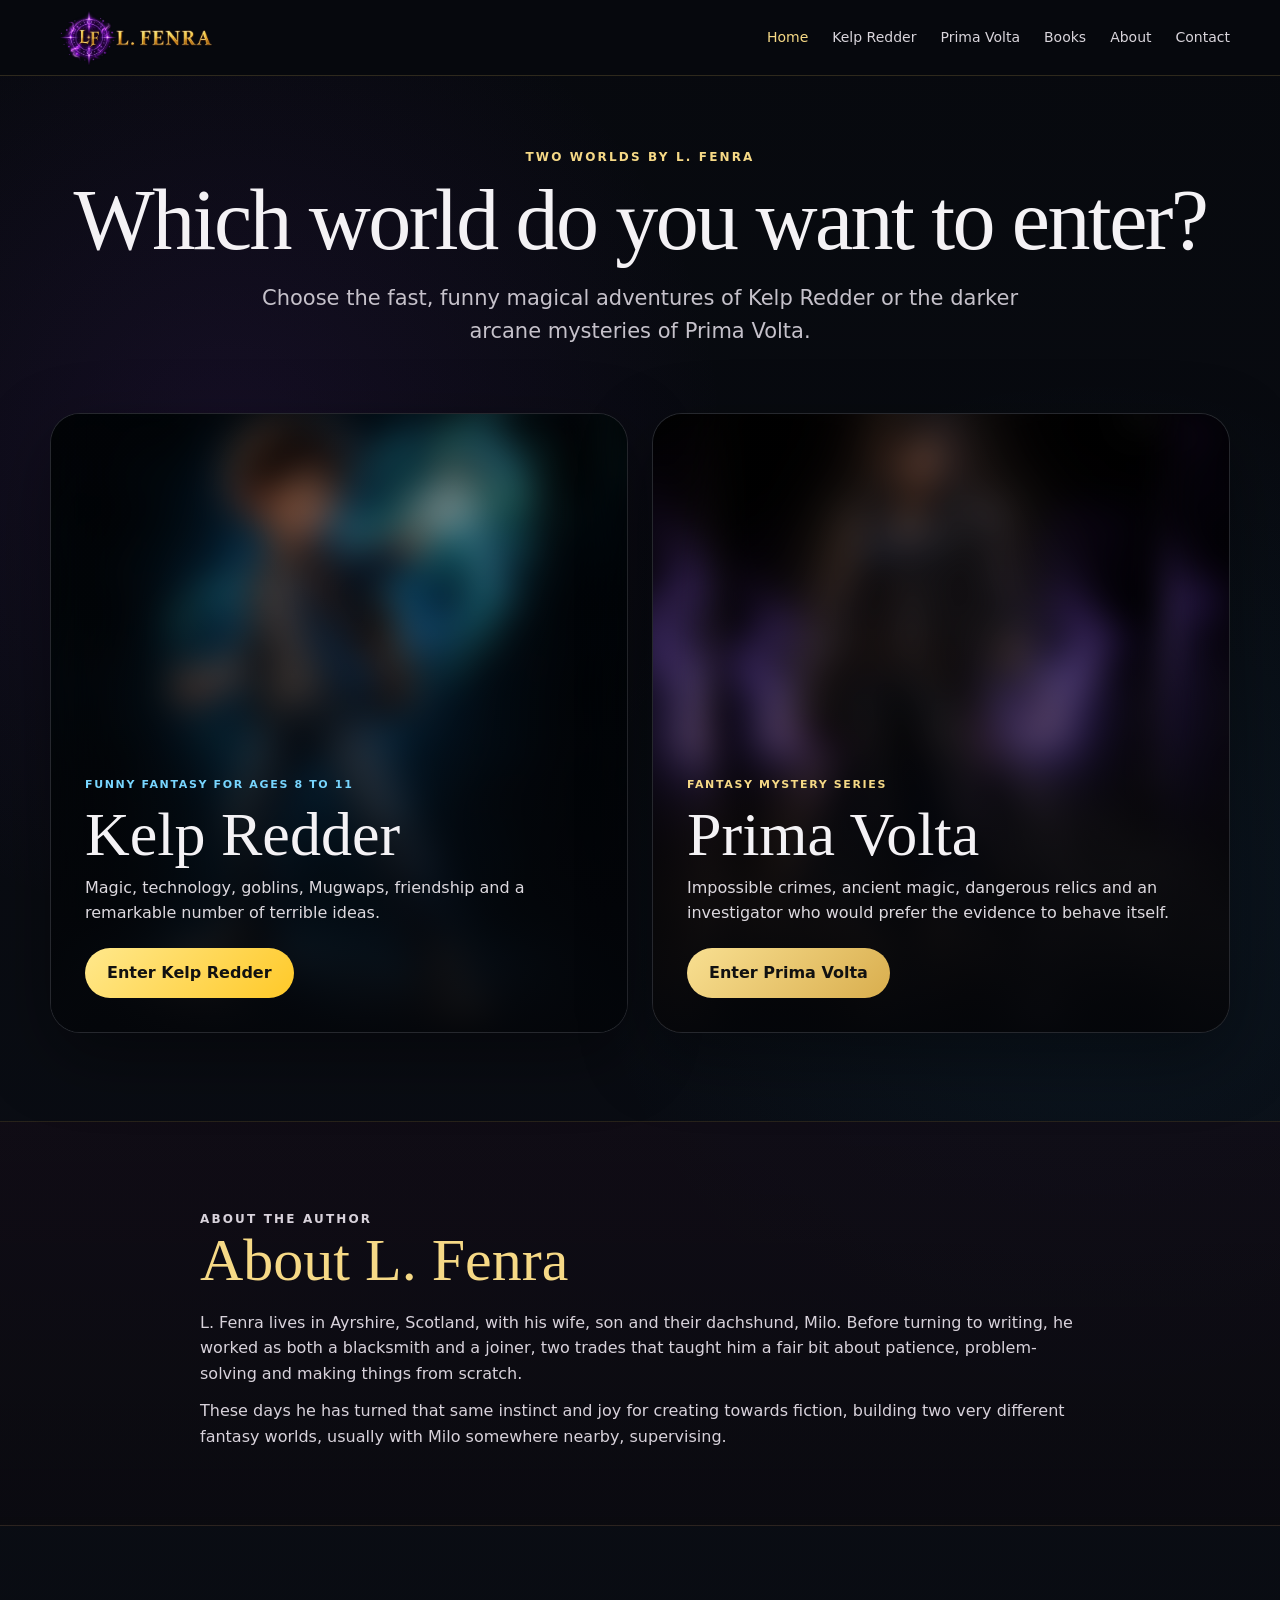
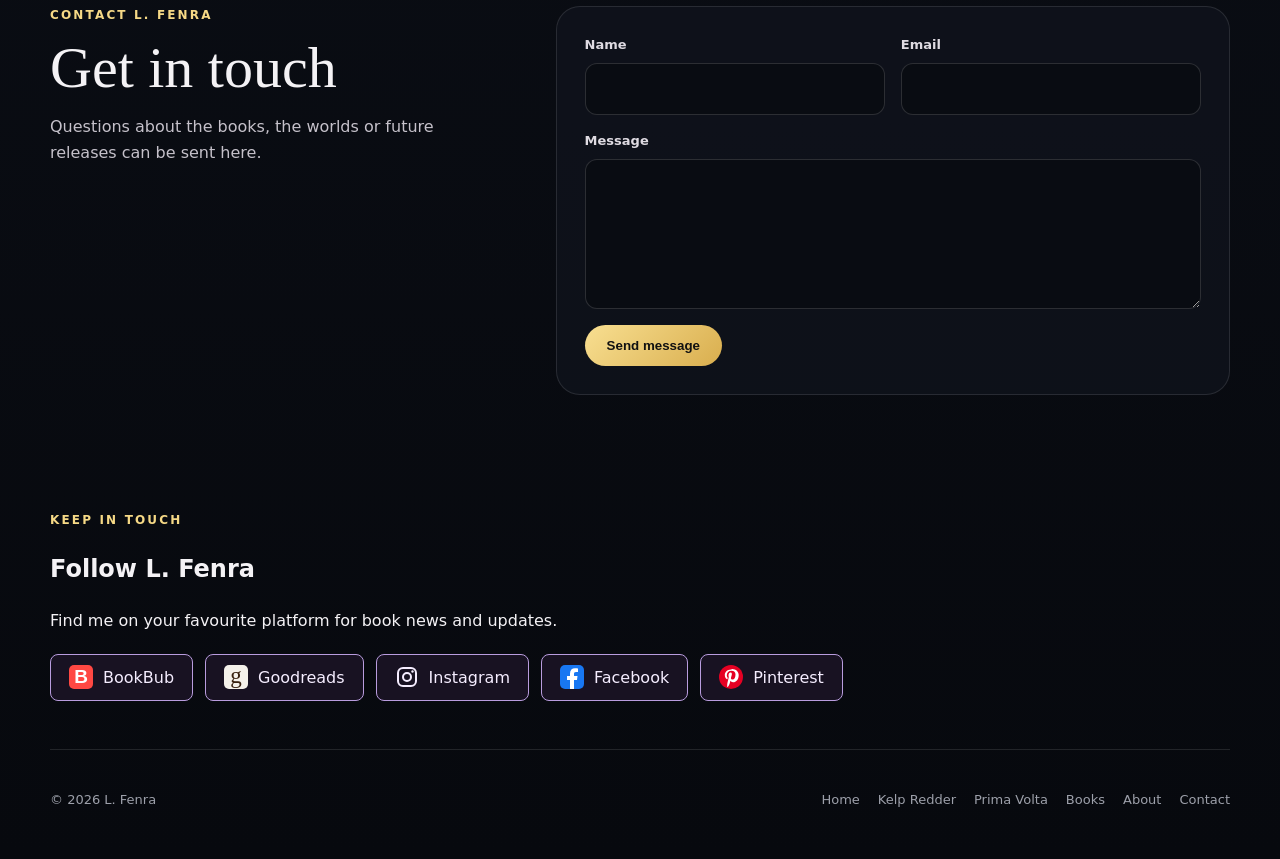
==== commit 44632910: "Add GoatCounter visitor analytics to all pages - Added GoatCounter tracking script to index.html, pr" ====
--- a/index.html
+++ b/index.html
@@ -119,5 +119,6 @@
 (function(){const video=document.querySelector('[data-kelp-intro]');if(!video)return;const card=video.closest('.world-card');const finish=()=>{video.classList.add('kelp-intro-finished');if(card)card.classList.remove('video-playing')};video.addEventListener('ended',finish,{once:true});video.addEventListener('error',finish,{once:true});const play=video.play();if(play&&typeof play.catch==='function')play.catch(finish)})();
 (function(){const video=document.querySelector('[data-prima-intro]');if(!video)return;const card=video.closest('.world-card');const finish=()=>{video.classList.add('prima-intro-finished');if(card)card.classList.remove('video-playing')};video.addEventListener('ended',finish,{once:true});video.addEventListener('error',finish,{once:true});const play=video.play();if(play&&typeof play.catch==='function')play.catch(finish)})();
 </script>
+<script data-goatcounter="https://lfenra.goatcounter.com/count" async src="//gc.zgo.at/count.js"></script>
 </body>
 </html>
--- a/site.css
+++ b/site.css
@@ -11,3 +11,36 @@
     visibility:hidden !important;
   }
 }
+
+/* Landing-page cards: show the complete still image after each intro video.
+   A softened copy fills the card behind it so there are no black side bars. */
+body.home-page .world-card{
+  position:relative;
+  overflow:hidden;
+}
+body.home-page .world-kelp::before,
+body.home-page .world-prima::before{
+  content:"";
+  position:absolute;
+  inset:-24px;
+  z-index:0;
+  background-position:center;
+  background-size:cover;
+  background-repeat:no-repeat;
+  filter:blur(18px) brightness(.52) saturate(.9);
+  transform:scale(1.08);
+  pointer-events:none;
+}
+body.home-page .world-kelp::before{
+  background-image:url("landing-kelp-magic-v4.webp");
+}
+body.home-page .world-prima::before{
+  background-image:url("landing-prima-video-final.webp");
+}
+body.home-page .world-kelp .world-art,
+body.home-page .world-prima .world-art{
+  z-index:1;
+  object-fit:contain !important;
+  object-position:center center !important;
+  background:transparent !important;
+}
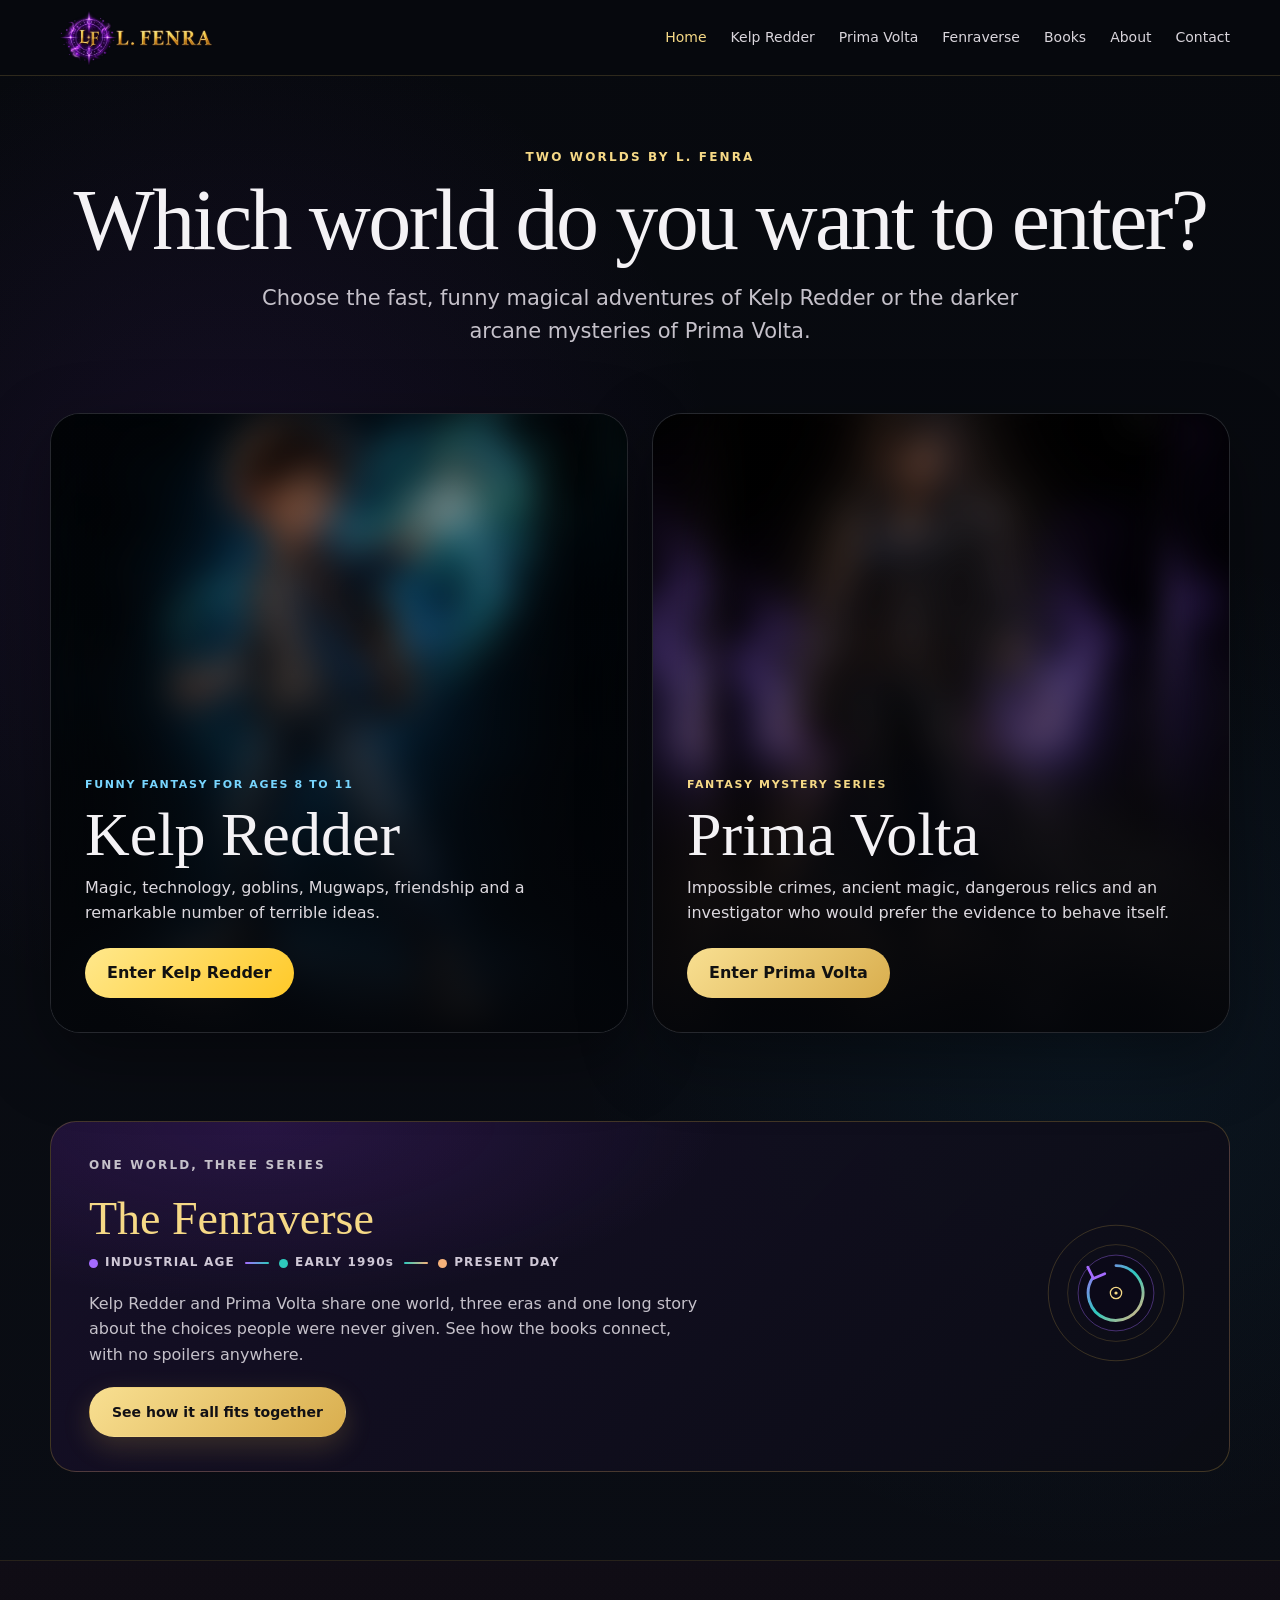
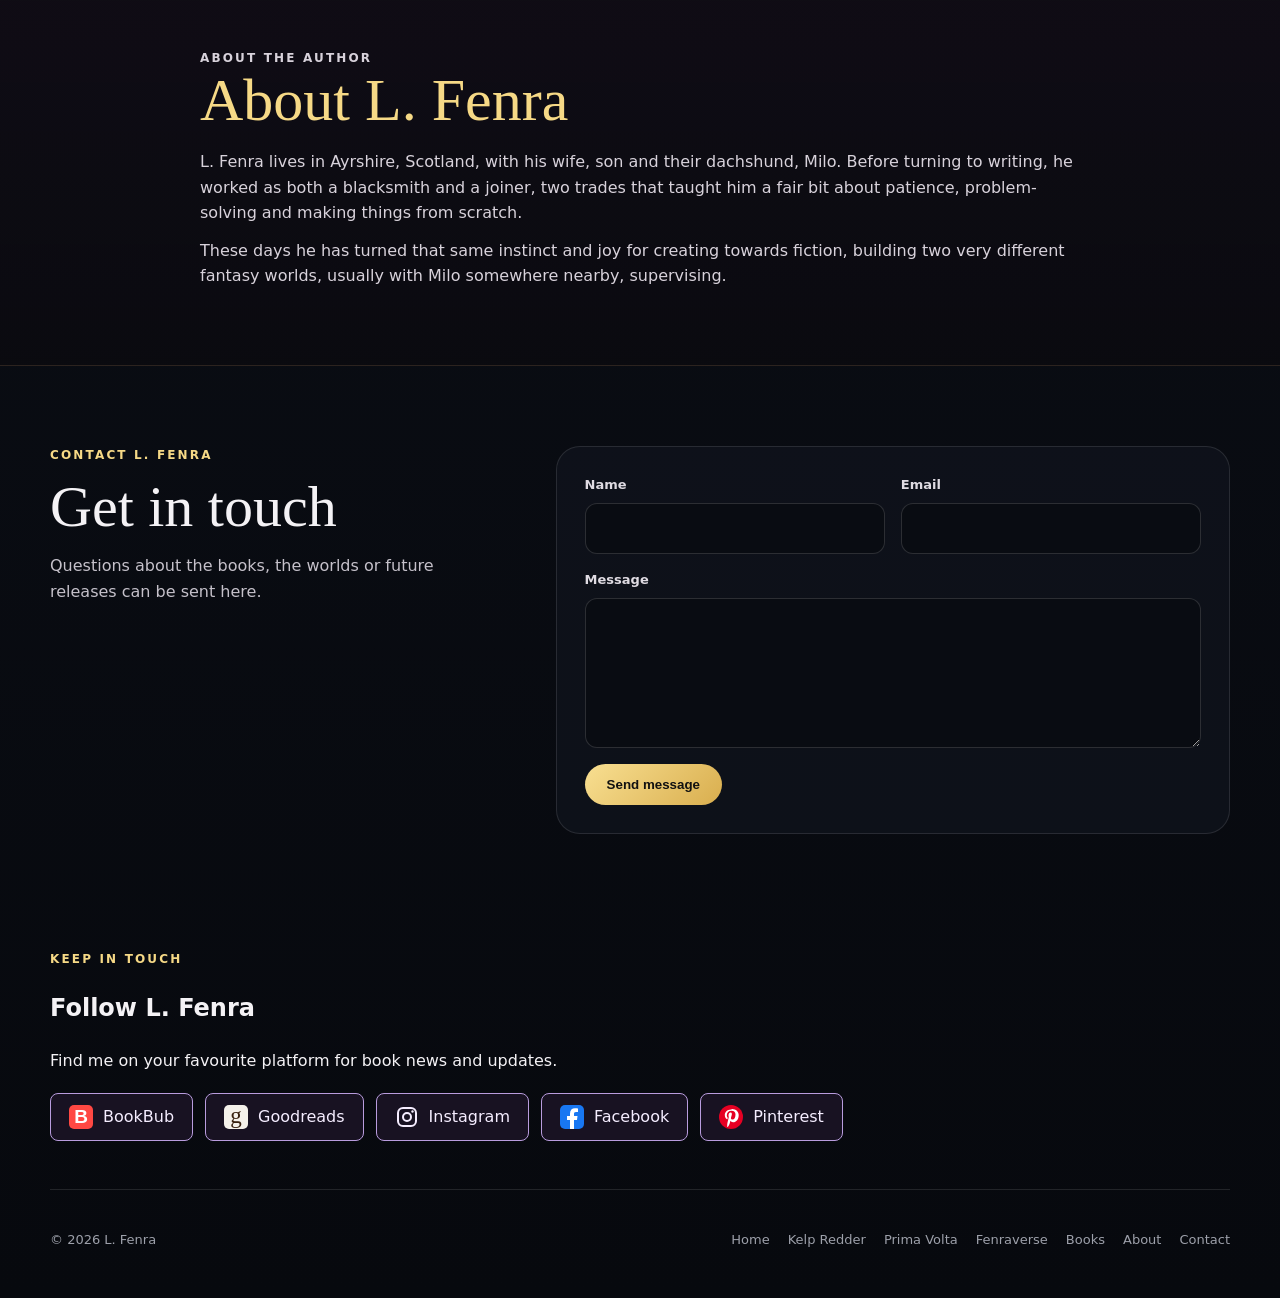
==== commit 9f25ef63: "Add The Fenraverse page and link it across the site A new page showing how the Prima Volta, Kelp Red" ====
--- a/index.html
+++ b/index.html
@@ -46,6 +46,30 @@
   filter:blur(16px) brightness(.55) saturate(.9);
 }
 .kelp-intro-video.kelp-intro-finished,.prima-intro-video.prima-intro-finished { display:none; }
+
+/* The Fenraverse signpost, sitting under the two world cards. */
+.fv-band { padding: 0 0 88px; }
+.fv-band-card {
+  display:grid; grid-template-columns:1fr auto; gap:34px; align-items:center;
+  padding:34px 38px; border-radius:26px; text-decoration:none;
+  border:1px solid rgba(201,162,74,.28);
+  background:radial-gradient(760px 300px at 18% 0%,rgba(111,45,176,.22),transparent 60%),linear-gradient(135deg,rgba(23,16,41,.92),rgba(11,13,20,.96));
+  transition:transform .3s ease,border-color .3s ease,box-shadow .3s ease;
+}
+.fv-band-card:hover { transform:translateY(-4px); border-color:var(--gold); box-shadow:0 22px 56px rgba(0,0,0,.34); }
+.fv-band-card:focus-visible { outline:3px solid var(--gold2); outline-offset:4px; }
+.fv-band-card h2 { margin:0 0 10px; font:500 clamp(30px,3.6vw,46px)/1.05 Georgia,"Times New Roman",serif; color:var(--gold2); }
+.fv-band-card p { margin:0 0 20px; max-width:620px; color:var(--muted); }
+.fv-band-eras { display:flex; align-items:center; gap:10px; margin-bottom:18px; flex-wrap:wrap; }
+.fv-band-eras span { display:inline-flex; align-items:center; gap:7px; font-size:12px; font-weight:800; letter-spacing:.1em; color:#cfc8d6; }
+.fv-band-eras i { width:9px; height:9px; border-radius:50%; display:block; }
+.fv-band-eras .line { width:24px; height:2px; border-radius:2px; background:linear-gradient(90deg,#a56bff,#2ec9bd); }
+.fv-band-eras .line2 { width:24px; height:2px; border-radius:2px; background:linear-gradient(90deg,#2ec9bd,#f6b27a); }
+.fv-band-art { flex:0 0 auto; }
+@media(max-width:860px){
+  .fv-band-card { grid-template-columns:1fr; gap:24px; padding:28px 22px; }
+  .fv-band-art { order:-1; margin:0 auto; }
+}
 .world-kelp .world-copy,.world-prima .world-copy { z-index:3; }
 .world-kelp::after,.world-prima::after { z-index:2; }
 </style>
@@ -54,7 +78,7 @@
 <header class="site-header" data-mobile-menu>
   <a class="brand" href="index.html" aria-label="L. Fenra home"><img class="brand-logo" src="site-logo.webp" alt="L. Fenra"></a>
   <button class="menu-toggle" type="button" aria-label="Open menu" aria-expanded="false"><span></span><span></span><span></span></button>
-  <nav class="site-nav" aria-label="Main navigation"><a class="current" href="index.html">Home</a><a href="kelp-redder.html">Kelp Redder</a><a href="prima-volta.html">Prima Volta</a><a href="#series">Books</a><a href="#about">About</a><a href="#contact">Contact</a></nav>
+  <nav class="site-nav" aria-label="Main navigation"><a class="current" href="index.html">Home</a><a href="kelp-redder.html">Kelp Redder</a><a href="prima-volta.html">Prima Volta</a><a href="fenraverse.html">Fenraverse</a><a href="#series">Books</a><a href="#about">About</a><a href="#contact">Contact</a></nav>
 </header>
 <main>
   <section class="page-shell home-hero">
@@ -78,6 +102,36 @@
         <source src="landing-prima-intro.mp4" type="video/mp4">
       </video>
       <div class="world-copy"><span class="world-label">FANTASY MYSTERY SERIES</span><h2>Prima Volta</h2><p>Impossible crimes, ancient magic, dangerous relics and an investigator who would prefer the evidence to behave itself.</p><span class="enter">Enter Prima Volta</span></div>
+    </a>
+  </section>
+
+  <section class="page-shell fv-band" aria-label="The Fenraverse">
+    <a class="fv-band-card" href="fenraverse.html">
+      <div>
+        <p class="eyebrow">ONE WORLD, THREE SERIES</p>
+        <h2>The Fenraverse</h2>
+        <div class="fv-band-eras">
+          <span><i style="background:#a56bff"></i>INDUSTRIAL AGE</span>
+          <i class="line" aria-hidden="true"></i>
+          <span><i style="background:#2ec9bd"></i>EARLY 1990s</span>
+          <i class="line2" aria-hidden="true"></i>
+          <span><i style="background:#f6b27a"></i>PRESENT DAY</span>
+        </div>
+        <p>Kelp Redder and Prima Volta share one world, three eras and one long story about the choices people were never given. See how the books connect, with no spoilers anywhere.</p>
+        <span class="button gold">See how it all fits together</span>
+      </div>
+      <div class="fv-band-art" aria-hidden="true">
+        <svg width="150" height="150" viewBox="0 0 186 186" fill="none">
+          <defs><linearGradient id="bandThread" x1="58" y1="58" x2="128" y2="128" gradientUnits="userSpaceOnUse"><stop stop-color="#a56bff"/><stop offset=".5" stop-color="#2ec9bd"/><stop offset="1" stop-color="#f6b27a"/></linearGradient></defs>
+          <circle cx="93" cy="93" r="84" stroke="rgba(201,162,74,.3)" stroke-width="1"/>
+          <circle cx="93" cy="93" r="60" stroke="rgba(201,162,74,.26)" stroke-width="1"/>
+          <circle cx="93" cy="93" r="47" fill="rgba(10,8,24,.6)" stroke="rgba(165,107,255,.4)" stroke-width="1.2"/>
+          <path d="M93 59a34 34 0 1 1-29 15.5" stroke="url(#bandThread)" stroke-width="3.6" stroke-linecap="round" fill="none"/>
+          <path d="M58 61l7 14 14-6" stroke="#a56bff" stroke-width="3.4" stroke-linecap="round" stroke-linejoin="round" fill="none"/>
+          <circle cx="93" cy="93" r="7" fill="none" stroke="#f6d986" stroke-width="1.6"/>
+          <circle cx="93" cy="93" r="2" fill="#f6d986"/>
+        </svg>
+      </div>
     </a>
   </section>
 
@@ -113,7 +167,7 @@
     </nav>
   </section>
 </main>
-<footer style="flex-wrap:wrap"><span>© 2026 L. Fenra</span><div class="footer-links"><a href="index.html">Home</a><a href="kelp-redder.html">Kelp Redder</a><a href="prima-volta.html">Prima Volta</a><a href="#series">Books</a><a href="#about">About</a><a href="#contact">Contact</a></div></footer>
+<footer style="flex-wrap:wrap"><span>© 2026 L. Fenra</span><div class="footer-links"><a href="index.html">Home</a><a href="kelp-redder.html">Kelp Redder</a><a href="prima-volta.html">Prima Volta</a><a href="fenraverse.html">Fenraverse</a><a href="#series">Books</a><a href="#about">About</a><a href="#contact">Contact</a></div></footer>
 <script>
 (function(){const header=document.querySelector('[data-mobile-menu]');if(!header)return;const button=header.querySelector('.menu-toggle');const nav=header.querySelector('.site-nav');button.addEventListener('click',()=>{const open=header.classList.toggle('menu-open');button.setAttribute('aria-expanded',open?'true':'false')});nav.querySelectorAll('a').forEach(a=>a.addEventListener('click',()=>{header.classList.remove('menu-open');button.setAttribute('aria-expanded','false')}));document.addEventListener('click',e=>{if(!header.contains(e.target)){header.classList.remove('menu-open');button.setAttribute('aria-expanded','false')}})})();
 (function(){const video=document.querySelector('[data-kelp-intro]');if(!video)return;const card=video.closest('.world-card');const finish=()=>{video.classList.add('kelp-intro-finished');if(card)card.classList.remove('video-playing')};video.addEventListener('ended',finish,{once:true});video.addEventListener('error',finish,{once:true});const play=video.play();if(play&&typeof play.catch==='function')play.catch(finish)})();
